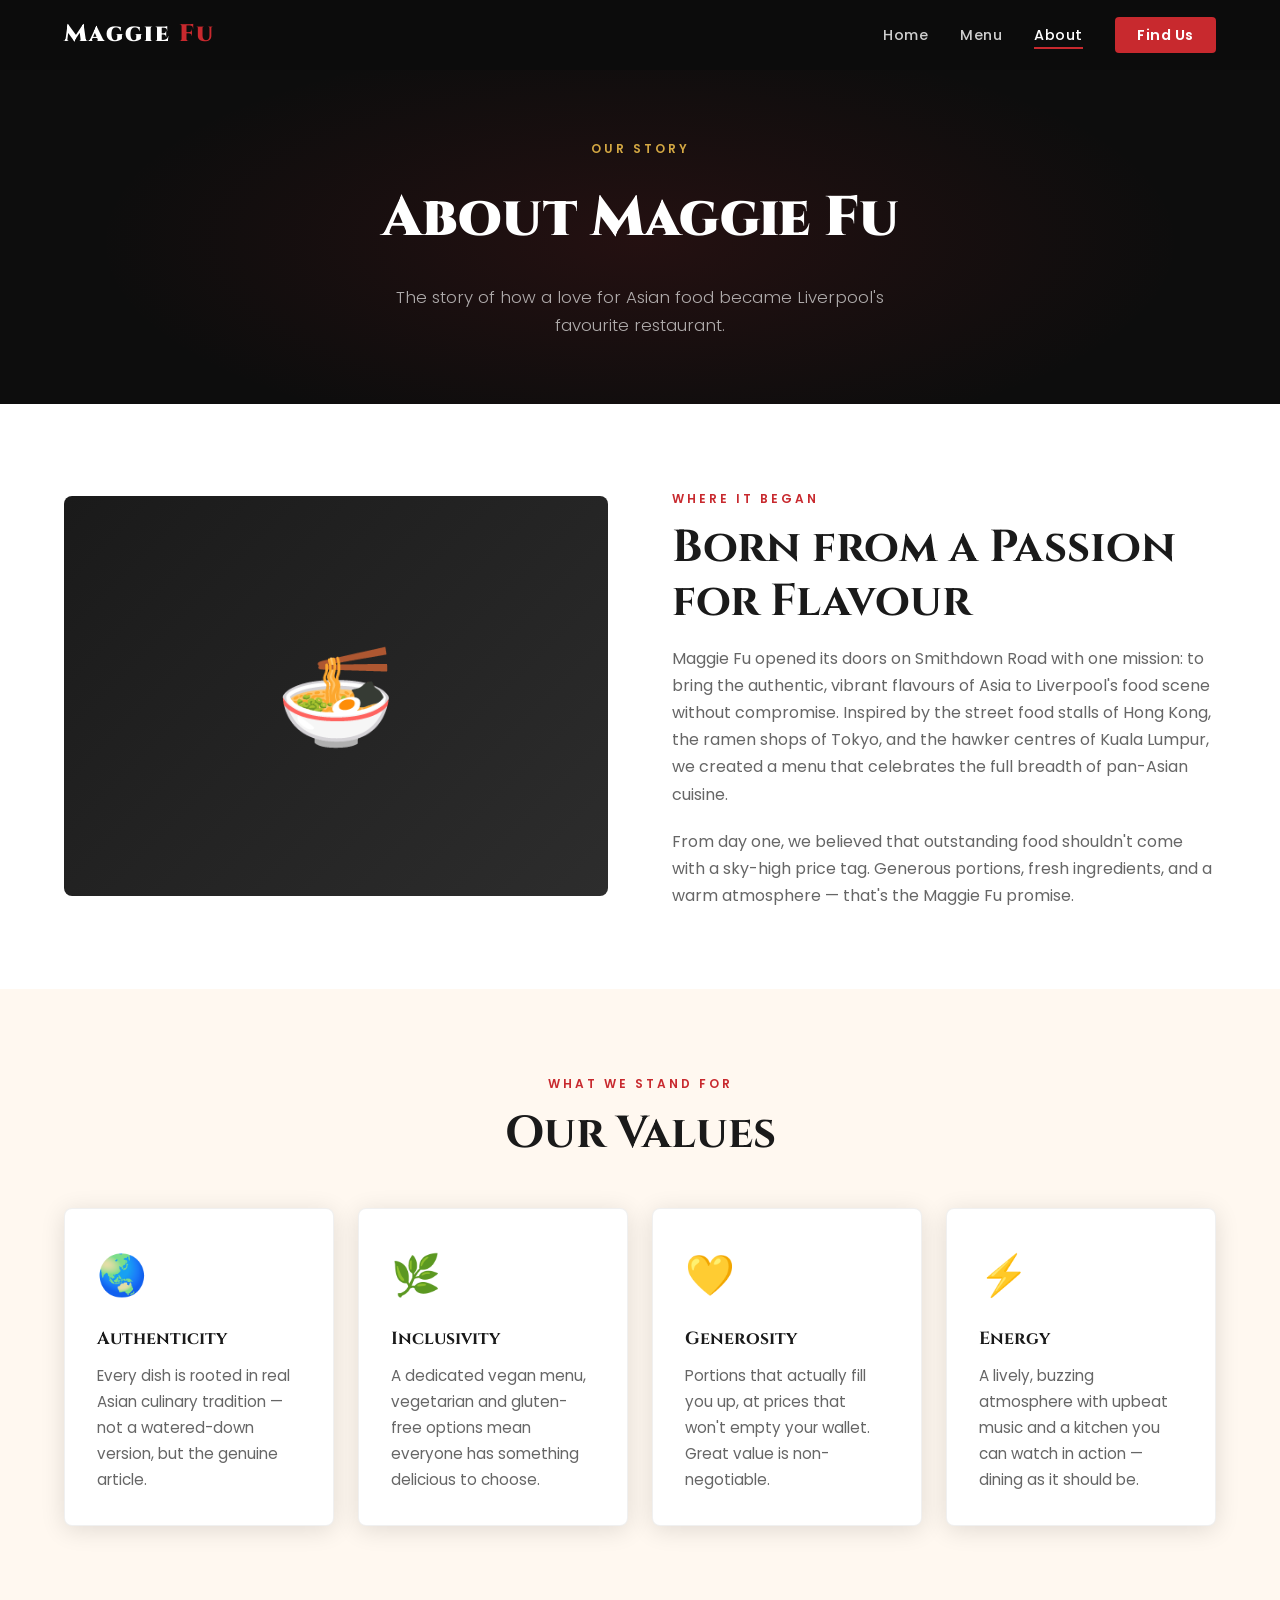
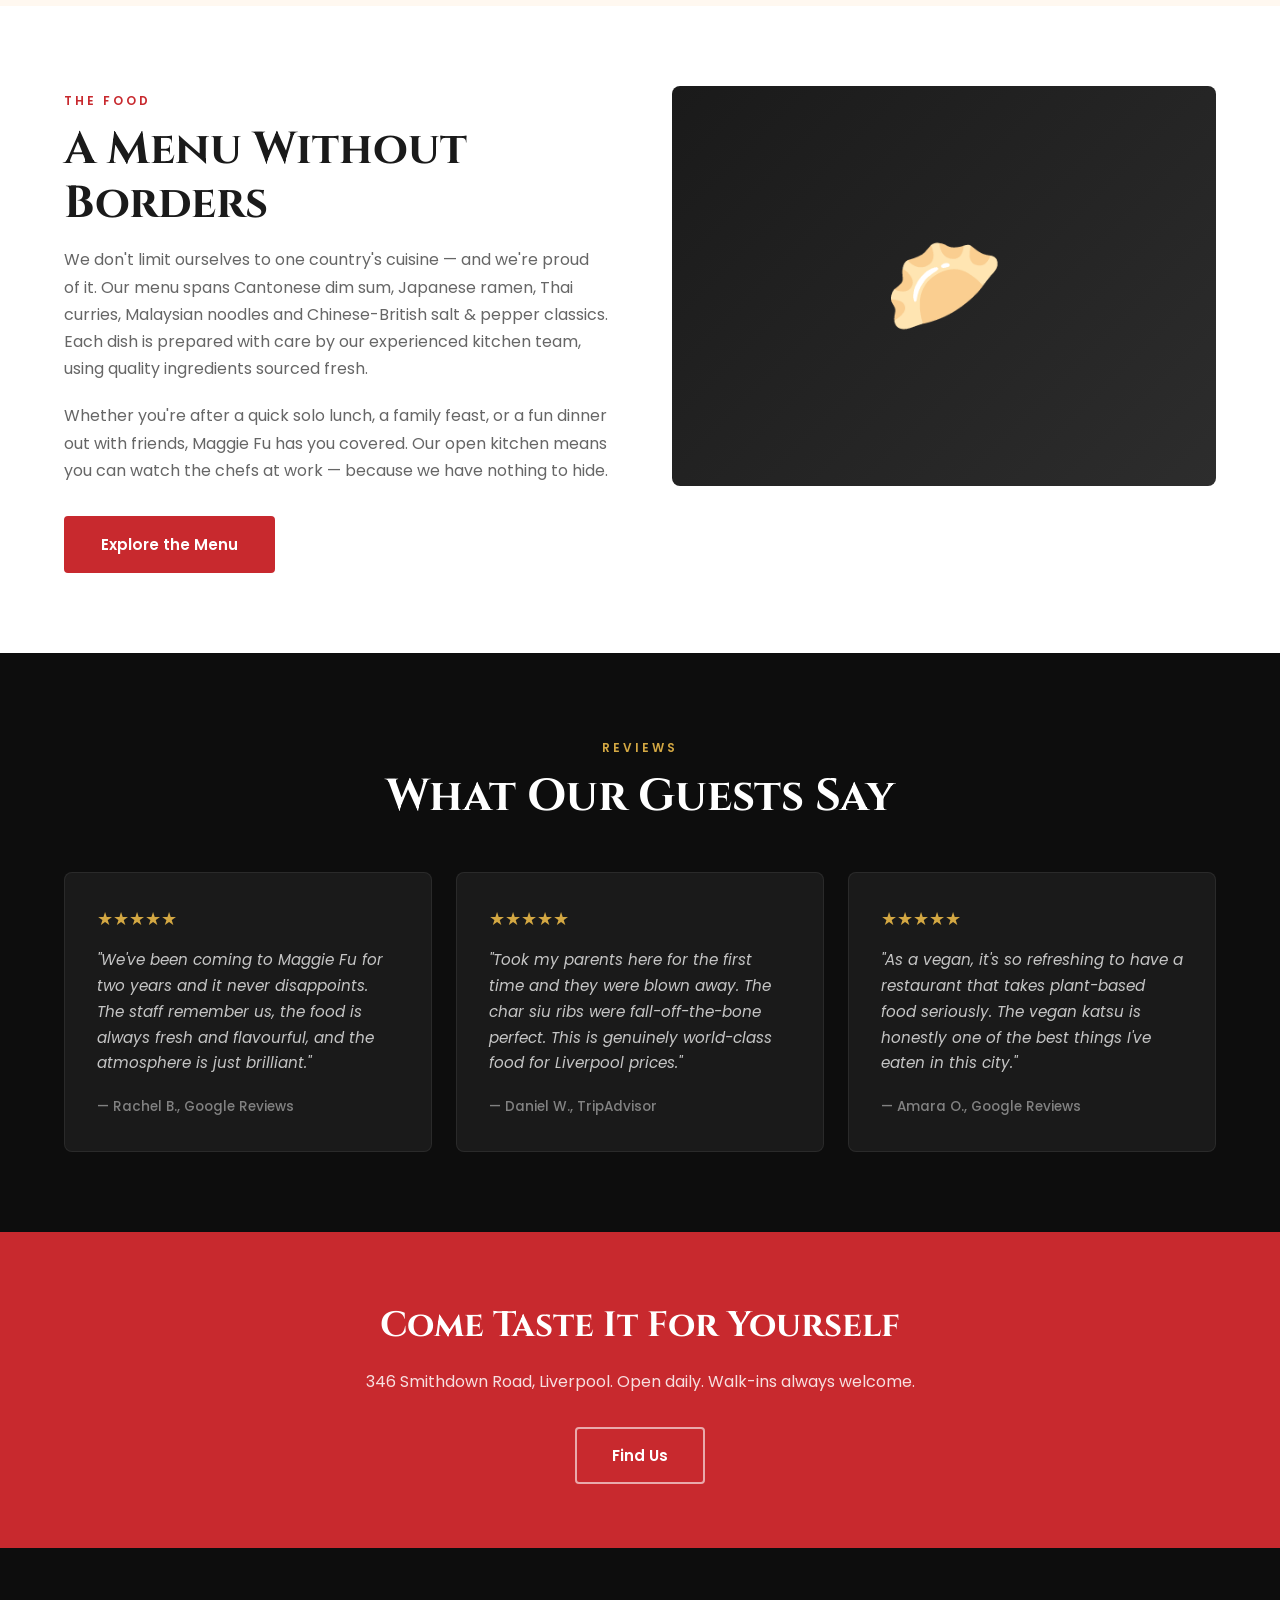
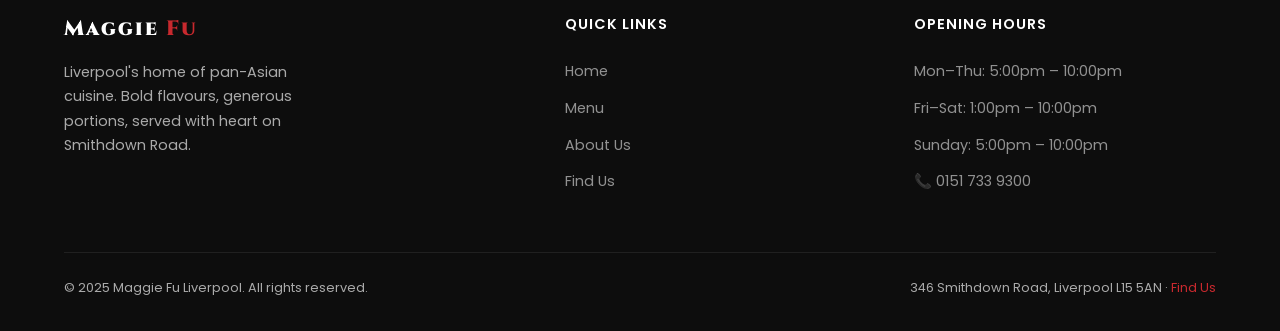
==== about.html @ 173c3dce "Maggie Fu Liverpool — pan-Asian restaurant prototype" ====
<!DOCTYPE html>
<html lang="en">
<head>
  <meta charset="UTF-8" />
  <meta name="viewport" content="width=device-width, initial-scale=1.0" />
  <title>About — Maggie Fu Liverpool</title>
  <link rel="stylesheet" href="style.css" />
</head>
<body>

<nav>
  <a href="index.html" class="nav-logo">Maggie <span>Fu</span></a>
  <ul class="nav-links">
    <li><a href="index.html">Home</a></li>
    <li><a href="menu.html">Menu</a></li>
    <li><a href="about.html">About</a></li>
    <li><a href="contact.html" class="btn-nav">Find Us</a></li>
  </ul>
  <div class="hamburger"><span></span><span></span><span></span></div>
</nav>

<div class="page-hero">
  <div class="page-hero-content">
    <span class="section-label" style="color:var(--gold);">Our Story</span>
    <h1>About Maggie Fu</h1>
    <p>The story of how a love for Asian food became Liverpool's favourite restaurant.</p>
  </div>
</div>

<section>
  <div class="grid-2">
    <div class="about-img">🍜</div>
    <div>
      <span class="section-label">Where It Began</span>
      <h2 class="section-title">Born from a Passion for Flavour</h2>
      <p style="color:var(--text-light); margin-bottom:1.25rem;">Maggie Fu opened its doors on Smithdown Road with one mission: to bring the authentic, vibrant flavours of Asia to Liverpool's food scene without compromise. Inspired by the street food stalls of Hong Kong, the ramen shops of Tokyo, and the hawker centres of Kuala Lumpur, we created a menu that celebrates the full breadth of pan-Asian cuisine.</p>
      <p style="color:var(--text-light);">From day one, we believed that outstanding food shouldn't come with a sky-high price tag. Generous portions, fresh ingredients, and a warm atmosphere — that's the Maggie Fu promise.</p>
    </div>
  </div>
</section>

<section style="background:var(--light);">
  <div class="section-header centered">
    <span class="section-label">What We Stand For</span>
    <h2 class="section-title">Our Values</h2>
  </div>
  <div class="grid-4">
    <div class="card">
      <div class="card-icon">🌏</div>
      <h3>Authenticity</h3>
      <p>Every dish is rooted in real Asian culinary tradition — not a watered-down version, but the genuine article.</p>
    </div>
    <div class="card">
      <div class="card-icon">🌿</div>
      <h3>Inclusivity</h3>
      <p>A dedicated vegan menu, vegetarian and gluten-free options mean everyone has something delicious to choose.</p>
    </div>
    <div class="card">
      <div class="card-icon">💛</div>
      <h3>Generosity</h3>
      <p>Portions that actually fill you up, at prices that won't empty your wallet. Great value is non-negotiable.</p>
    </div>
    <div class="card">
      <div class="card-icon">⚡</div>
      <h3>Energy</h3>
      <p>A lively, buzzing atmosphere with upbeat music and a kitchen you can watch in action — dining as it should be.</p>
    </div>
  </div>
</section>

<section>
  <div class="grid-2" style="align-items:start;">
    <div>
      <span class="section-label">The Food</span>
      <h2 class="section-title">A Menu Without Borders</h2>
      <p style="color:var(--text-light); margin-bottom:1.25rem;">We don't limit ourselves to one country's cuisine — and we're proud of it. Our menu spans Cantonese dim sum, Japanese ramen, Thai curries, Malaysian noodles and Chinese-British salt & pepper classics. Each dish is prepared with care by our experienced kitchen team, using quality ingredients sourced fresh.</p>
      <p style="color:var(--text-light); margin-bottom:2rem;">Whether you're after a quick solo lunch, a family feast, or a fun dinner out with friends, Maggie Fu has you covered. Our open kitchen means you can watch the chefs at work — because we have nothing to hide.</p>
      <a href="menu.html" class="btn-primary">Explore the Menu</a>
    </div>
    <div class="about-img">🥟</div>
  </div>
</section>

<div class="dark-strip">
  <div class="section-header centered">
    <span class="section-label" style="color:var(--gold);">Reviews</span>
    <h2 class="section-title">What Our Guests Say</h2>
  </div>
  <div class="grid-3">
    <div class="review-card">
      <div class="stars">★★★★★</div>
      <p>"We've been coming to Maggie Fu for two years and it never disappoints. The staff remember us, the food is always fresh and flavourful, and the atmosphere is just brilliant."</p>
      <span class="reviewer">— Rachel B., Google Reviews</span>
    </div>
    <div class="review-card">
      <div class="stars">★★★★★</div>
      <p>"Took my parents here for the first time and they were blown away. The char siu ribs were fall-off-the-bone perfect. This is genuinely world-class food for Liverpool prices."</p>
      <span class="reviewer">— Daniel W., TripAdvisor</span>
    </div>
    <div class="review-card">
      <div class="stars">★★★★★</div>
      <p>"As a vegan, it's so refreshing to have a restaurant that takes plant-based food seriously. The vegan katsu is honestly one of the best things I've eaten in this city."</p>
      <span class="reviewer">— Amara O., Google Reviews</span>
    </div>
  </div>
</div>

<div class="cta-banner">
  <h2>Come Taste It For Yourself</h2>
  <p>346 Smithdown Road, Liverpool. Open daily. Walk-ins always welcome.</p>
  <a href="contact.html" class="btn-outline">Find Us</a>
</div>

<footer>
  <div class="footer-grid">
    <div class="footer-brand">
      <div class="nav-logo" style="font-family:'Cinzel',serif; font-size:1.3rem; font-weight:900; color:white;">Maggie <span style="color:var(--accent)">Fu</span></div>
      <p>Liverpool's home of pan-Asian cuisine. Bold flavours, generous portions, served with heart on Smithdown Road.</p>
    </div>
    <div>
      <h4>Quick Links</h4>
      <ul>
        <li><a href="index.html">Home</a></li>
        <li><a href="menu.html">Menu</a></li>
        <li><a href="about.html">About Us</a></li>
        <li><a href="contact.html">Find Us</a></li>
      </ul>
    </div>
    <div>
      <h4>Opening Hours</h4>
      <ul>
        <li><a href="#">Mon–Thu: 5:00pm – 10:00pm</a></li>
        <li><a href="#">Fri–Sat: 1:00pm – 10:00pm</a></li>
        <li><a href="#">Sunday: 5:00pm – 10:00pm</a></li>
        <li><a href="#">📞 0151 733 9300</a></li>
      </ul>
    </div>
  </div>
  <div class="footer-bottom">
    <p>© 2025 Maggie Fu Liverpool. All rights reserved.</p>
    <p>346 Smithdown Road, Liverpool L15 5AN · <a href="contact.html">Find Us</a></p>
  </div>
</footer>

<script src="main.js"></script>
</body>
</html>
---- style.css ----
@import url('https://fonts.googleapis.com/css2?family=Cinzel:wght@400;700;900&family=Poppins:wght@300;400;500;600&display=swap');

:root {
  --primary: #0d0d0d;
  --accent: #C8292E;
  --gold: #D4A843;
  --light: #FFF8F0;
  --card-bg: #1a1a1a;
  --text: #1a1a1a;
  --text-light: #666;
  --white: #ffffff;
  --nav-h: 70px;
  --radius: 8px;
  --shadow: 0 4px 24px rgba(0,0,0,0.12);
  --transition: 0.3s ease;
}

*, *::before, *::after { box-sizing: border-box; margin: 0; padding: 0; }

html { scroll-behavior: smooth; }

body {
  font-family: 'Poppins', sans-serif;
  background: var(--white);
  color: var(--text);
  line-height: 1.7;
  font-size: 16px;
}

/* NAV */
nav {
  position: fixed; top: 0; left: 0; right: 0;
  height: var(--nav-h);
  background: rgba(13,13,13,0.97);
  backdrop-filter: blur(10px);
  display: flex; align-items: center; justify-content: space-between;
  padding: 0 5%;
  z-index: 1000;
  border-bottom: 1px solid transparent;
  transition: border-color var(--transition);
}
nav.scrolled { border-bottom-color: rgba(200,41,46,0.3); }

.nav-logo {
  font-family: 'Cinzel', serif;
  font-size: 1.5rem;
  font-weight: 900;
  color: var(--white);
  text-decoration: none;
  letter-spacing: 2px;
}
.nav-logo span { color: var(--accent); }

.nav-links {
  display: flex; align-items: center; gap: 2rem;
  list-style: none;
}
.nav-links a {
  color: rgba(255,255,255,0.8);
  text-decoration: none;
  font-size: 0.9rem;
  font-weight: 500;
  letter-spacing: 0.5px;
  position: relative;
  transition: color var(--transition);
}
.nav-links a::after {
  content: ''; position: absolute; bottom: -4px; left: 0;
  width: 0; height: 2px; background: var(--accent);
  transition: width var(--transition);
}
.nav-links a:hover, .nav-links a.active { color: var(--white); }
.nav-links a:hover::after, .nav-links a.active::after { width: 100%; }

.btn-nav {
  background: var(--accent);
  color: var(--white) !important;
  padding: 0.5rem 1.4rem;
  border-radius: 4px;
  font-weight: 600 !important;
  transition: background var(--transition), transform var(--transition) !important;
}
.btn-nav:hover { background: #a51e22 !important; transform: translateY(-1px); }
.btn-nav::after { display: none !important; }

.hamburger {
  display: none; flex-direction: column; gap: 5px; cursor: pointer; padding: 5px;
}
.hamburger span {
  display: block; width: 25px; height: 2px;
  background: var(--white);
  transition: all 0.3s;
}
.hamburger.open span:nth-child(1) { transform: translateY(7px) rotate(45deg); }
.hamburger.open span:nth-child(2) { opacity: 0; }
.hamburger.open span:nth-child(3) { transform: translateY(-7px) rotate(-45deg); }

/* HERO */
.hero {
  min-height: 100vh;
  background: var(--primary);
  display: flex; align-items: center; justify-content: center;
  text-align: center;
  padding: calc(var(--nav-h) + 4rem) 5% 4rem;
  position: relative;
  overflow: hidden;
}
.hero::before {
  content: '';
  position: absolute; inset: 0;
  background: radial-gradient(ellipse at 60% 40%, rgba(200,41,46,0.15) 0%, transparent 65%),
              radial-gradient(ellipse at 30% 70%, rgba(212,168,67,0.08) 0%, transparent 55%);
}
.hero-content { position: relative; z-index: 1; max-width: 800px; }
.hero-badge {
  display: inline-block;
  border: 1px solid var(--gold);
  color: var(--gold);
  font-size: 0.75rem;
  letter-spacing: 3px;
  text-transform: uppercase;
  padding: 0.4rem 1.2rem;
  border-radius: 50px;
  margin-bottom: 1.5rem;
}
.hero h1 {
  font-family: 'Cinzel', serif;
  font-size: clamp(3rem, 8vw, 6rem);
  font-weight: 900;
  color: var(--white);
  line-height: 1.05;
  margin-bottom: 1rem;
}
.hero h1 span { color: var(--accent); }
.hero p {
  color: rgba(255,255,255,0.7);
  font-size: 1.15rem;
  font-weight: 300;
  max-width: 520px;
  margin: 0 auto 2.5rem;
}
.hero-btns { display: flex; gap: 1rem; justify-content: center; flex-wrap: wrap; }

/* BUTTONS */
.btn-primary {
  display: inline-block;
  background: var(--accent);
  color: var(--white);
  padding: 0.85rem 2.2rem;
  border-radius: 4px;
  font-weight: 600;
  text-decoration: none;
  font-size: 0.95rem;
  transition: background var(--transition), transform var(--transition);
  border: 2px solid var(--accent);
}
.btn-primary:hover { background: #a51e22; border-color: #a51e22; transform: translateY(-2px); }

.btn-outline {
  display: inline-block;
  border: 2px solid rgba(255,255,255,0.4);
  color: var(--white);
  padding: 0.85rem 2.2rem;
  border-radius: 4px;
  font-weight: 600;
  text-decoration: none;
  font-size: 0.95rem;
  transition: all var(--transition);
}
.btn-outline:hover { border-color: var(--white); background: rgba(255,255,255,0.08); transform: translateY(-2px); }

.btn-dark {
  display: inline-block;
  background: var(--primary);
  color: var(--white);
  padding: 0.85rem 2.2rem;
  border-radius: 4px;
  font-weight: 600;
  text-decoration: none;
  font-size: 0.95rem;
  transition: background var(--transition), transform var(--transition);
}
.btn-dark:hover { background: #333; transform: translateY(-2px); }

/* SECTIONS */
section { padding: 5rem 5%; }

.section-label {
  display: inline-block;
  color: var(--accent);
  font-size: 0.75rem;
  letter-spacing: 3px;
  text-transform: uppercase;
  font-weight: 600;
  margin-bottom: 0.75rem;
}
.section-title {
  font-family: 'Cinzel', serif;
  font-size: clamp(1.8rem, 4vw, 2.8rem);
  font-weight: 700;
  line-height: 1.2;
  margin-bottom: 1rem;
}
.section-sub {
  color: var(--text-light);
  font-size: 1.05rem;
  max-width: 560px;
}
.section-header { margin-bottom: 3rem; }
.section-header.centered { text-align: center; }
.section-header.centered .section-sub { margin: 0 auto; }

/* GRID */
.grid-2 { display: grid; grid-template-columns: 1fr 1fr; gap: 4rem; align-items: center; }
.grid-3 { display: grid; grid-template-columns: repeat(3, 1fr); gap: 1.5rem; }
.grid-4 { display: grid; grid-template-columns: repeat(4, 1fr); gap: 1.5rem; }

/* CARDS */
.card {
  background: var(--white);
  border-radius: var(--radius);
  padding: 2rem;
  box-shadow: var(--shadow);
  border: 1px solid rgba(0,0,0,0.06);
  transition: transform var(--transition), box-shadow var(--transition);
  opacity: 0; transform: translateY(24px);
}
.card.visible { opacity: 1; transform: translateY(0); transition: opacity 0.5s ease, transform 0.5s ease; }
.card:hover { transform: translateY(-4px); box-shadow: 0 8px 40px rgba(0,0,0,0.14); }
.card-icon { font-size: 2.5rem; margin-bottom: 1rem; }
.card h3 {
  font-family: 'Cinzel', serif;
  font-size: 1.1rem;
  margin-bottom: 0.5rem;
  font-weight: 700;
}
.card p { color: var(--text-light); font-size: 0.95rem; }
.card .price {
  display: inline-block;
  margin-top: 1rem;
  color: var(--accent);
  font-weight: 700;
  font-size: 1.1rem;
}

/* DARK STRIP (REVIEWS) */
.dark-strip {
  background: var(--primary);
  color: var(--white);
  padding: 5rem 5%;
}
.dark-strip .section-title { color: var(--white); }
.review-card {
  background: var(--card-bg);
  border-radius: var(--radius);
  padding: 2rem;
  border: 1px solid rgba(255,255,255,0.07);
  opacity: 0; transform: translateY(24px);
}
.review-card.visible { opacity: 1; transform: translateY(0); transition: opacity 0.5s ease, transform 0.5s ease; }
.stars { color: var(--gold); font-size: 1.1rem; margin-bottom: 0.75rem; }
.review-card p { color: rgba(255,255,255,0.75); font-size: 0.95rem; font-style: italic; margin-bottom: 1rem; }
.reviewer { color: rgba(255,255,255,0.45); font-size: 0.85rem; font-weight: 500; }

/* CTA BANNER */
.cta-banner {
  background: var(--accent);
  text-align: center;
  padding: 4rem 5%;
}
.cta-banner h2 { font-family: 'Cinzel', serif; color: var(--white); font-size: clamp(1.5rem, 3vw, 2.2rem); margin-bottom: 0.75rem; }
.cta-banner p { color: rgba(255,255,255,0.85); margin-bottom: 2rem; }
.cta-banner .btn-outline { border-color: rgba(255,255,255,0.6); }

/* PAGE HERO (sub-pages) */
.page-hero {
  background: var(--primary);
  padding: calc(var(--nav-h) + 4rem) 5% 4rem;
  text-align: center;
  position: relative;
  overflow: hidden;
}
.page-hero::before {
  content: ''; position: absolute; inset: 0;
  background: radial-gradient(ellipse at 50% 60%, rgba(200,41,46,0.12) 0%, transparent 60%);
}
.page-hero-content { position: relative; z-index: 1; }
.page-hero h1 { font-family: 'Cinzel', serif; color: var(--white); font-size: clamp(2rem, 5vw, 3.5rem); font-weight: 900; margin-bottom: 1rem; }
.page-hero p { color: rgba(255,255,255,0.65); max-width: 520px; margin: 0 auto; font-size: 1.05rem; font-weight: 300; }

/* INFO STRIP */
.info-strip {
  background: var(--accent);
  display: flex; justify-content: center; flex-wrap: wrap; gap: 0;
}
.info-item {
  display: flex; align-items: center; gap: 0.6rem;
  padding: 1rem 2.5rem;
  color: var(--white);
  font-size: 0.9rem;
  font-weight: 500;
  border-right: 1px solid rgba(255,255,255,0.2);
}
.info-item:last-child { border-right: none; }
.info-item .icon { font-size: 1.1rem; }

/* ABOUT SECTION */
.about-img {
  border-radius: var(--radius);
  background: linear-gradient(135deg, #1a1a1a 0%, #2d2d2d 100%);
  min-height: 400px;
  display: flex; align-items: center; justify-content: center;
  font-size: 6rem;
}
.values-grid { display: grid; grid-template-columns: repeat(2, 1fr); gap: 1.5rem; margin-top: 2rem; }
.value-item { display: flex; gap: 1rem; align-items: flex-start; }
.value-icon { font-size: 1.5rem; flex-shrink: 0; }
.value-item h4 { font-size: 0.95rem; font-weight: 600; margin-bottom: 0.25rem; }
.value-item p { font-size: 0.85rem; color: var(--text-light); }

/* CONTACT */
.contact-grid { display: grid; grid-template-columns: 1fr 1.2fr; gap: 4rem; align-items: start; }
.contact-info h3 { font-family: 'Cinzel', serif; font-size: 1.4rem; margin-bottom: 1.5rem; }
.contact-detail { display: flex; gap: 1rem; margin-bottom: 1.25rem; align-items: flex-start; }
.contact-detail .icon { font-size: 1.2rem; color: var(--accent); flex-shrink: 0; margin-top: 2px; }
.contact-detail p { font-size: 0.95rem; color: var(--text-light); }
.contact-detail p strong { color: var(--text); display: block; margin-bottom: 0.15rem; }

.hours-table { width: 100%; border-collapse: collapse; margin-top: 1rem; }
.hours-table td { padding: 0.5rem 0; font-size: 0.9rem; border-bottom: 1px solid rgba(0,0,0,0.06); }
.hours-table td:last-child { text-align: right; color: var(--text-light); }
.hours-table tr.closed td { color: #bbb; }

.contact-form { background: var(--light); border-radius: var(--radius); padding: 2.5rem; }
.contact-form h3 { font-family: 'Cinzel', serif; font-size: 1.3rem; margin-bottom: 1.5rem; }
.form-group { margin-bottom: 1.25rem; }
.form-group label { display: block; font-size: 0.85rem; font-weight: 600; margin-bottom: 0.4rem; color: var(--text); }
.form-group input, .form-group select, .form-group textarea {
  width: 100%; padding: 0.75rem 1rem;
  border: 1px solid rgba(0,0,0,0.15); border-radius: 4px;
  font-family: 'Poppins', sans-serif; font-size: 0.9rem;
  background: var(--white); color: var(--text);
  transition: border-color var(--transition);
  outline: none;
}
.form-group input:focus, .form-group select:focus, .form-group textarea:focus {
  border-color: var(--accent);
}
.form-group textarea { resize: vertical; min-height: 130px; }
.form-group input[type="submit"] {
  background: var(--accent); color: var(--white);
  font-weight: 600; cursor: pointer; border: none;
  transition: background var(--transition);
}
.form-group input[type="submit"]:hover { background: #a51e22; }
.success-msg {
  display: none; background: #d4edda; color: #155724;
  border-radius: 4px; padding: 1rem 1.25rem;
  font-size: 0.9rem; margin-top: 1rem;
  border: 1px solid #c3e6cb;
}

/* MENU SECTION */
.menu-category { margin-bottom: 3.5rem; }
.menu-category h3 {
  font-family: 'Cinzel', serif;
  font-size: 1.3rem;
  font-weight: 700;
  margin-bottom: 1.5rem;
  padding-bottom: 0.75rem;
  border-bottom: 2px solid var(--accent);
  display: flex; align-items: center; gap: 0.6rem;
}
.menu-grid { display: grid; grid-template-columns: repeat(auto-fill, minmax(260px, 1fr)); gap: 1rem; }
.menu-item {
  display: flex; justify-content: space-between; align-items: center;
  padding: 0.85rem 1.2rem;
  background: var(--light);
  border-radius: 6px;
  border-left: 3px solid transparent;
  transition: border-color var(--transition), background var(--transition);
}
.menu-item:hover { border-left-color: var(--accent); background: #fff0ef; }
.menu-item-name { font-size: 0.9rem; font-weight: 500; }
.menu-item-price { font-size: 0.9rem; font-weight: 700; color: var(--accent); white-space: nowrap; margin-left: 1rem; }
.menu-item-note { font-size: 0.75rem; color: var(--text-light); display: block; margin-top: 2px; }

/* FOOTER */
footer {
  background: var(--primary);
  color: rgba(255,255,255,0.65);
  padding: 4rem 5% 2rem;
}
.footer-grid { display: grid; grid-template-columns: 1.5fr 1fr 1fr; gap: 3rem; margin-bottom: 3rem; }
.footer-brand p { font-size: 0.9rem; margin-top: 0.75rem; max-width: 260px; line-height: 1.7; }
footer h4 { color: var(--white); font-size: 0.9rem; font-weight: 600; text-transform: uppercase; letter-spacing: 1px; margin-bottom: 1.25rem; }
footer ul { list-style: none; }
footer ul li { margin-bottom: 0.6rem; }
footer ul li a { color: rgba(255,255,255,0.55); text-decoration: none; font-size: 0.9rem; transition: color var(--transition); }
footer ul li a:hover { color: var(--accent); }
.footer-bottom {
  border-top: 1px solid rgba(255,255,255,0.08);
  padding-top: 1.5rem;
  display: flex; justify-content: space-between; align-items: center; flex-wrap: wrap; gap: 1rem;
}
.footer-bottom p { font-size: 0.8rem; }
.footer-bottom a { color: var(--accent); text-decoration: none; }

/* FADE-IN ANIMATION */
.fade-in { opacity: 0; transform: translateY(24px); }
.fade-in.visible { opacity: 1; transform: translateY(0); transition: opacity 0.6s ease, transform 0.6s ease; }

/* RESPONSIVE */
@media (max-width: 900px) {
  .grid-2, .grid-4 { grid-template-columns: 1fr; }
  .grid-3 { grid-template-columns: repeat(2, 1fr); }
  .contact-grid { grid-template-columns: 1fr; }
  .footer-grid { grid-template-columns: 1fr 1fr; }
}

@media (max-width: 640px) {
  .nav-links { display: none; flex-direction: column; position: absolute; top: var(--nav-h); left: 0; right: 0; background: rgba(13,13,13,0.98); padding: 1.5rem 5%; gap: 1rem; }
  .nav-links.open { display: flex; }
  .hamburger { display: flex; }
  .grid-3 { grid-template-columns: 1fr; }
  .footer-grid { grid-template-columns: 1fr; }
  .info-item { width: 50%; border-right: none; border-bottom: 1px solid rgba(255,255,255,0.2); padding: 0.75rem 1.5rem; }
  .values-grid { grid-template-columns: 1fr; }
}
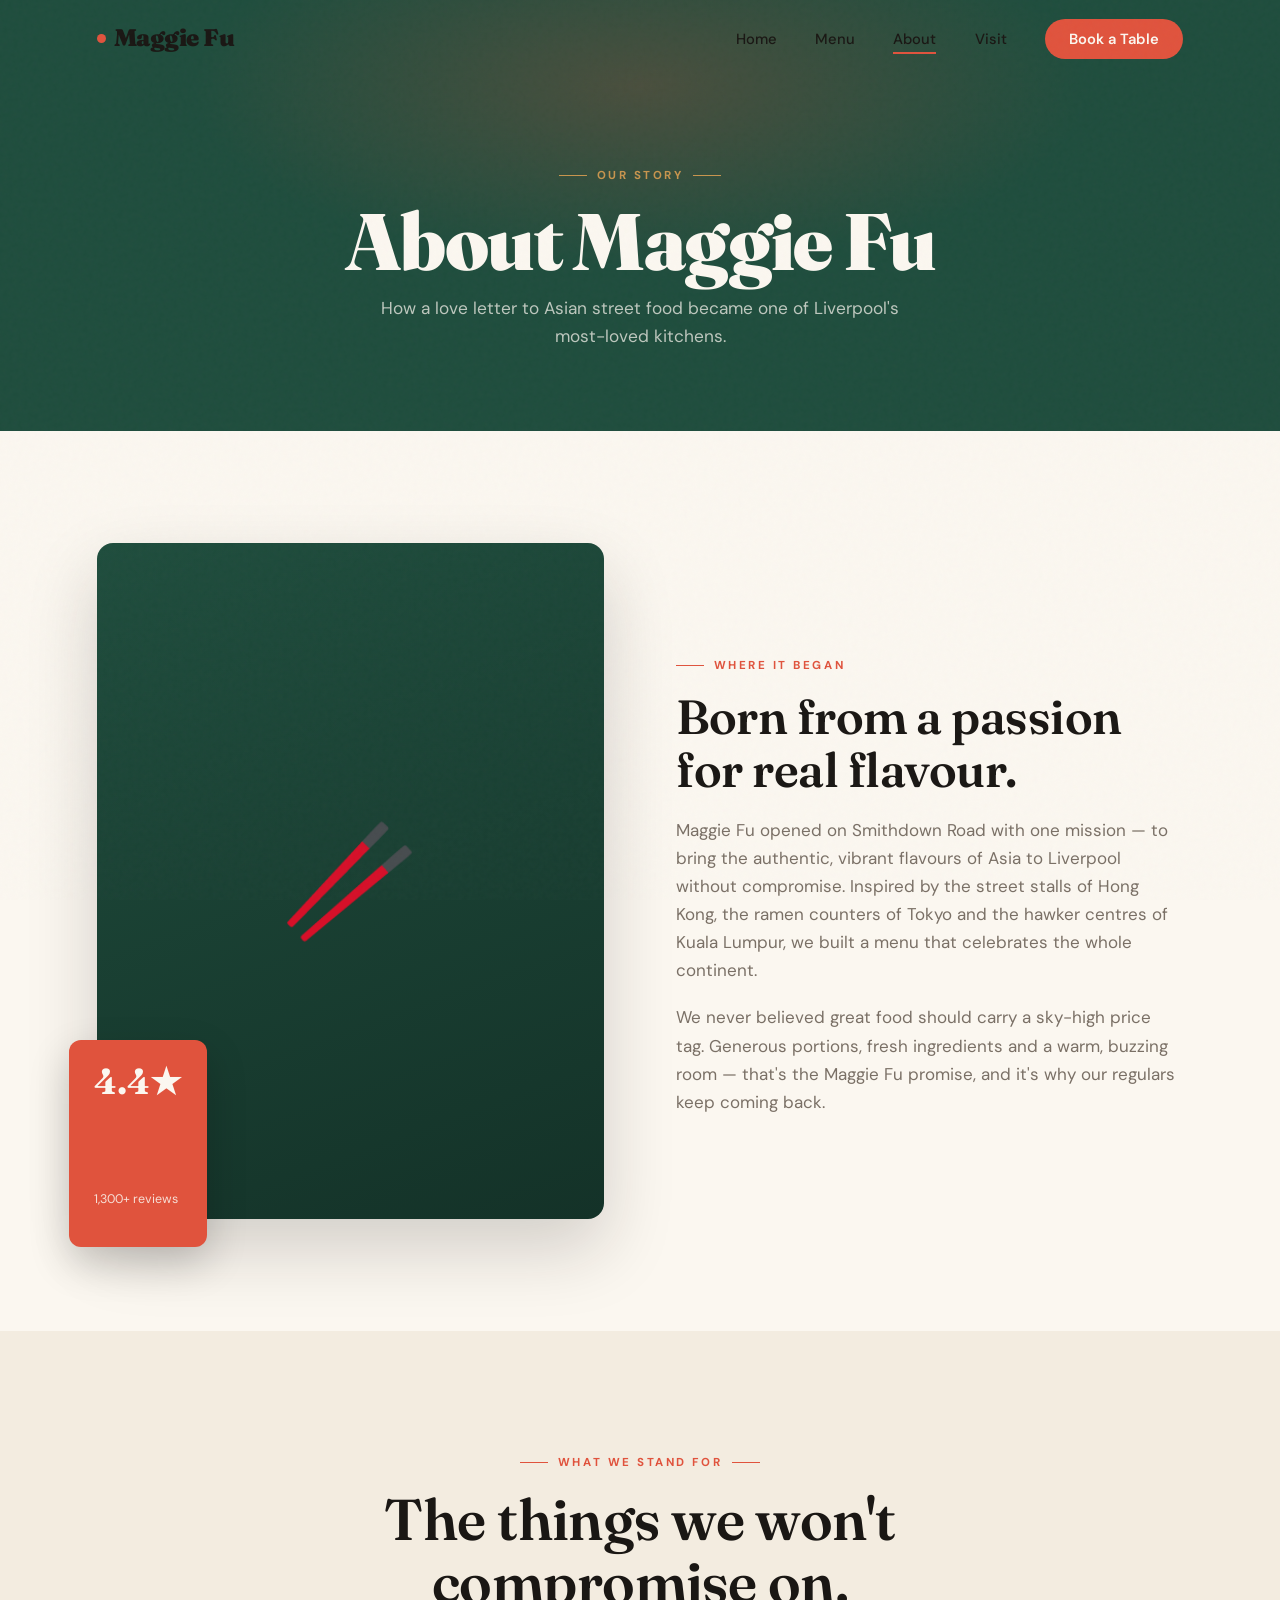
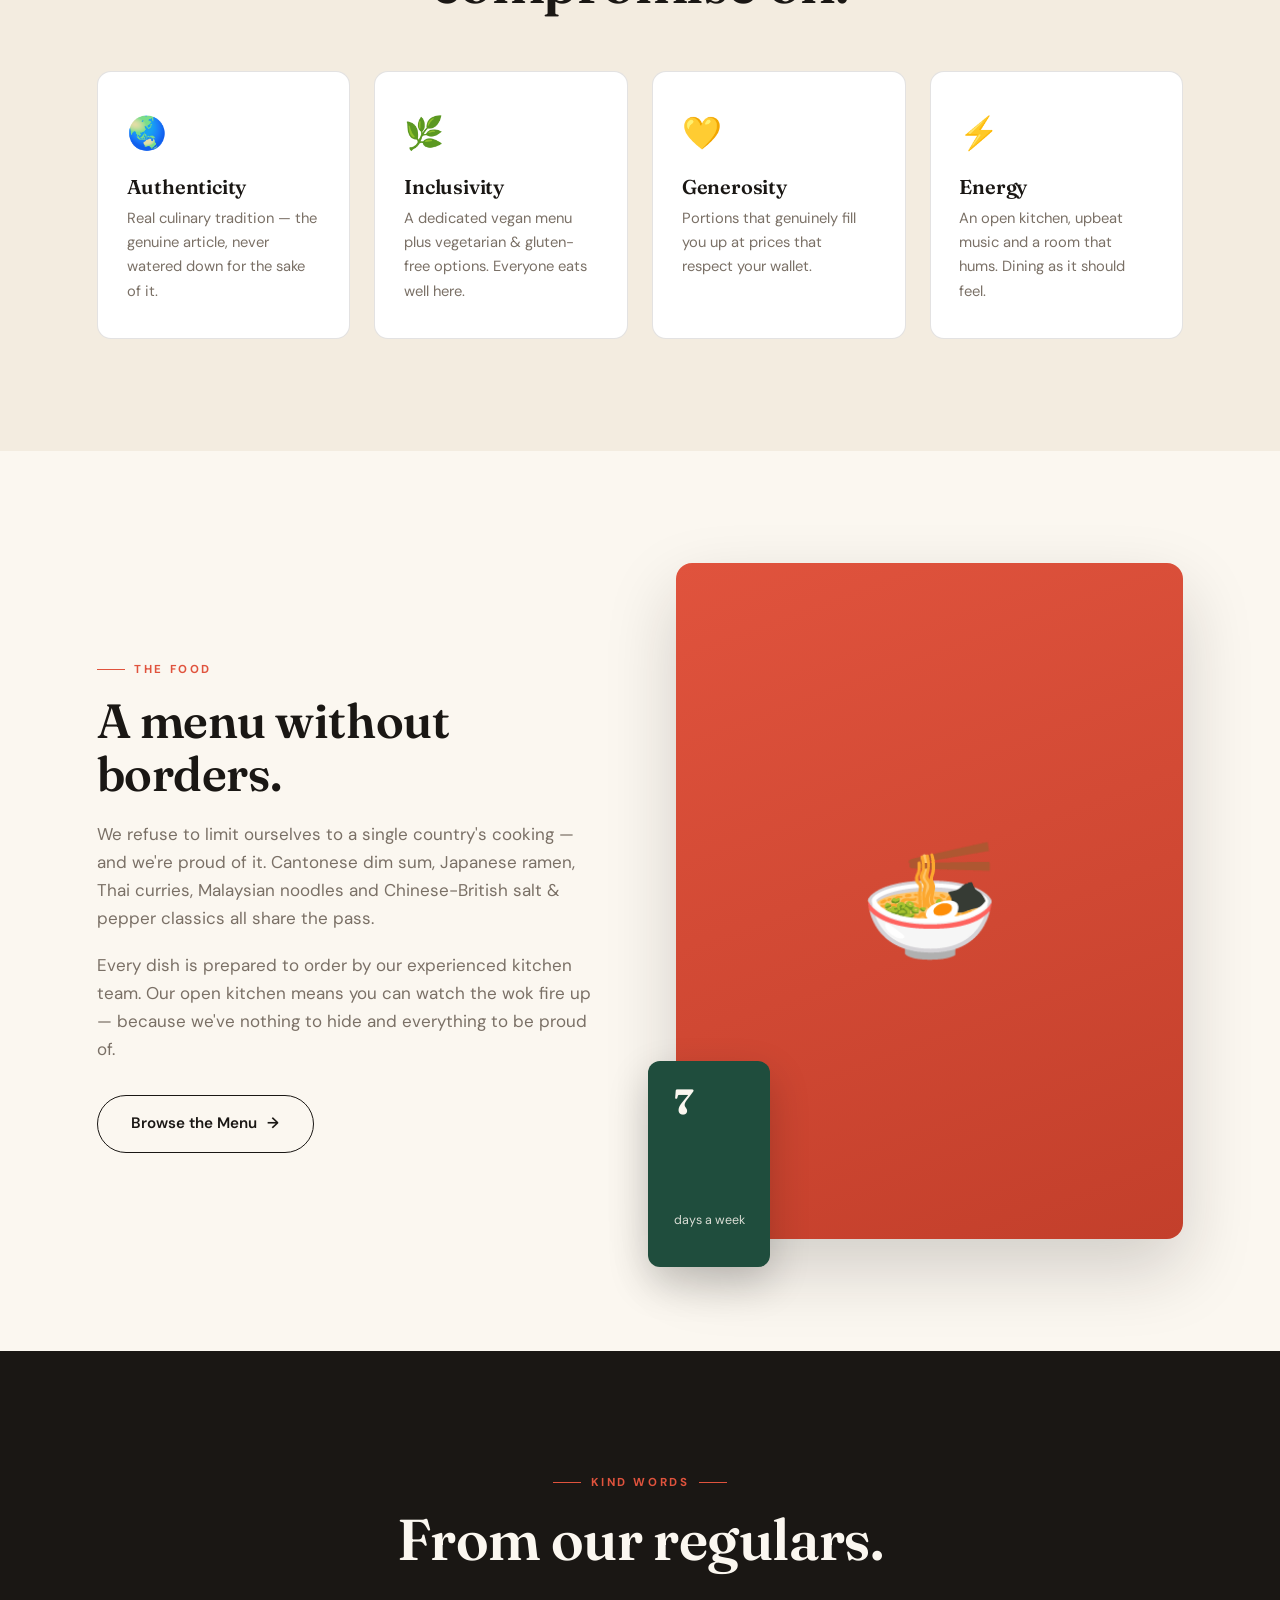
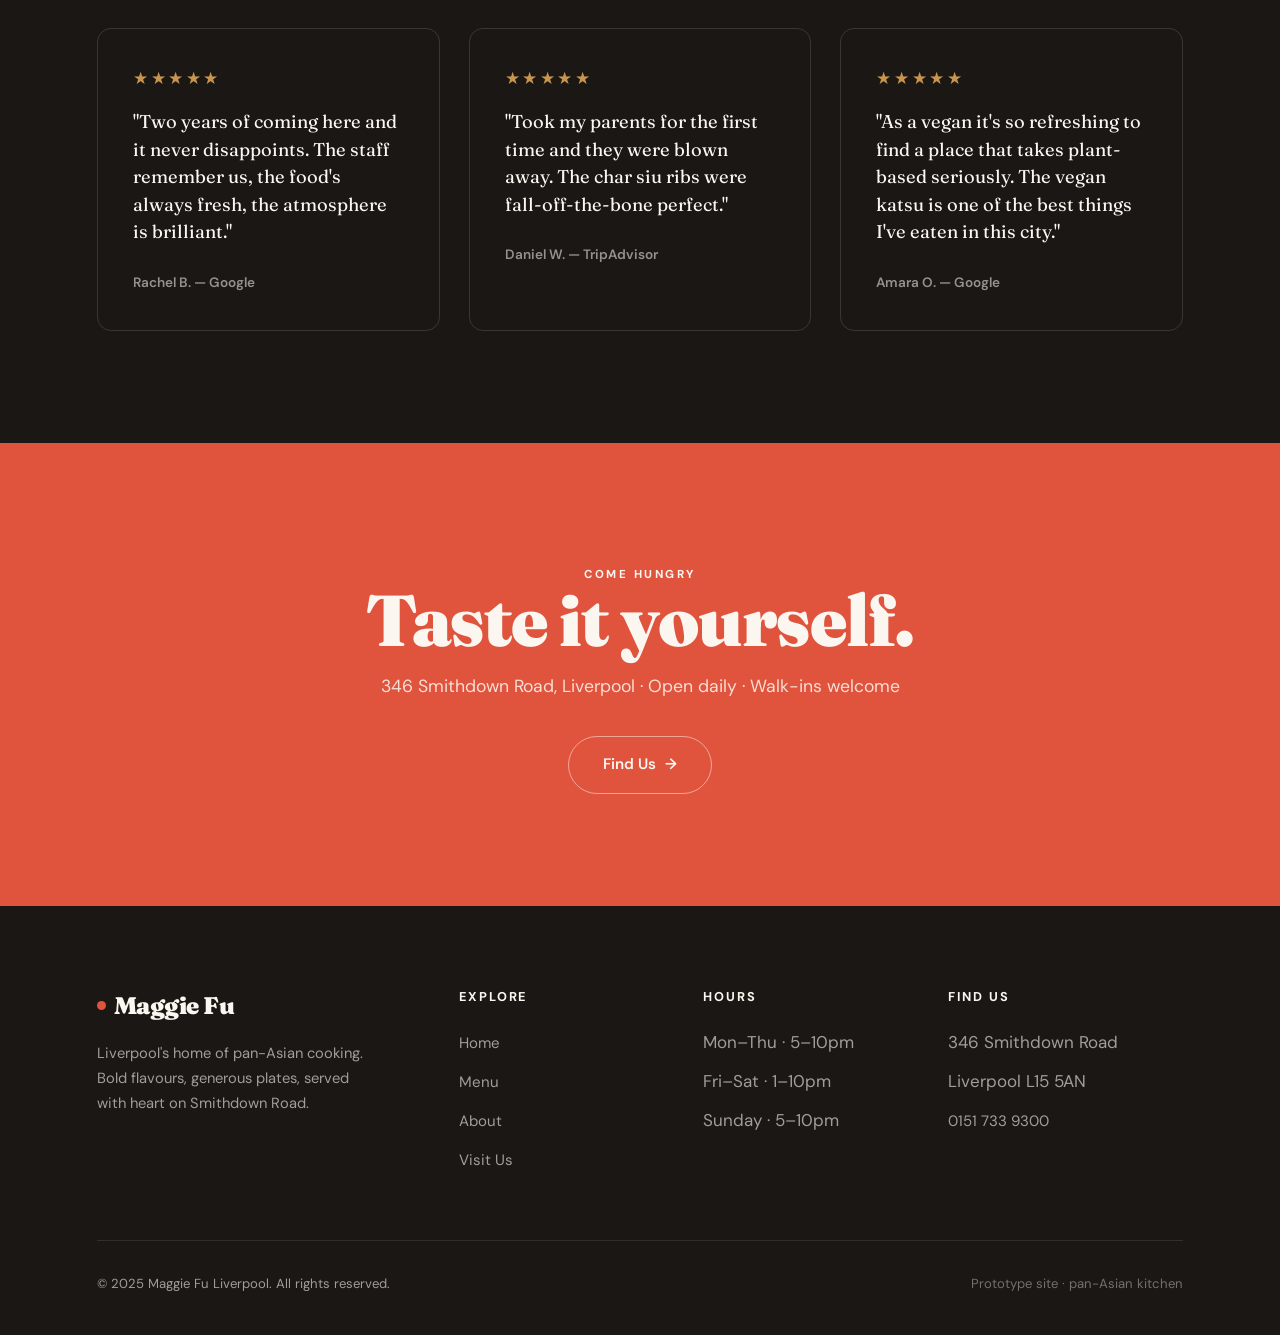
==== commit 3a1a9f7c: "Redesign: warm editorial fine-dining theme (ivory/jade/vermilion, Fraunces type)" ====
--- a/about.html
+++ b/about.html
@@ -3,142 +3,118 @@
 <head>
   <meta charset="UTF-8" />
   <meta name="viewport" content="width=device-width, initial-scale=1.0" />
-  <title>About — Maggie Fu Liverpool</title>
+  <title>About — Maggie Fu · Liverpool</title>
   <link rel="stylesheet" href="style.css" />
 </head>
 <body>
 
 <nav>
-  <a href="index.html" class="nav-logo">Maggie <span>Fu</span></a>
-  <ul class="nav-links">
-    <li><a href="index.html">Home</a></li>
-    <li><a href="menu.html">Menu</a></li>
-    <li><a href="about.html">About</a></li>
-    <li><a href="contact.html" class="btn-nav">Find Us</a></li>
-  </ul>
-  <div class="hamburger"><span></span><span></span><span></span></div>
+  <div class="wrap">
+    <a href="index.html" class="logo"><span class="dot"></span>Maggie Fu</a>
+    <ul class="nav-links">
+      <li><a href="index.html">Home</a></li>
+      <li><a href="menu.html">Menu</a></li>
+      <li><a href="about.html">About</a></li>
+      <li><a href="contact.html">Visit</a></li>
+      <li><a href="contact.html" class="btn-book">Book a Table</a></li>
+    </ul>
+    <div class="burger"><span></span><span></span><span></span></div>
+  </div>
 </nav>
 
-<div class="page-hero">
-  <div class="page-hero-content">
-    <span class="section-label" style="color:var(--gold);">Our Story</span>
-    <h1>About Maggie Fu</h1>
-    <p>The story of how a love for Asian food became Liverpool's favourite restaurant.</p>
+<header class="page-head">
+  <div class="wrap">
+    <span class="eyebrow center">Our Story</span>
+    <h1 class="display">About Maggie Fu</h1>
+    <p>How a love letter to Asian street food became one of Liverpool's most-loved kitchens.</p>
   </div>
-</div>
+</header>
 
 <section>
-  <div class="grid-2">
-    <div class="about-img">🍜</div>
-    <div>
-      <span class="section-label">Where It Began</span>
-      <h2 class="section-title">Born from a Passion for Flavour</h2>
-      <p style="color:var(--text-light); margin-bottom:1.25rem;">Maggie Fu opened its doors on Smithdown Road with one mission: to bring the authentic, vibrant flavours of Asia to Liverpool's food scene without compromise. Inspired by the street food stalls of Hong Kong, the ramen shops of Tokyo, and the hawker centres of Kuala Lumpur, we created a menu that celebrates the full breadth of pan-Asian cuisine.</p>
-      <p style="color:var(--text-light);">From day one, we believed that outstanding food shouldn't come with a sky-high price tag. Generous portions, fresh ingredients, and a warm atmosphere — that's the Maggie Fu promise.</p>
+  <div class="wrap">
+    <div class="split">
+      <div class="split-art fade">
+        🥢
+        <div class="stamp"><b>4.4★</b><span>1,300+ reviews</span></div>
+      </div>
+      <div class="fade">
+        <span class="eyebrow">Where It Began</span>
+        <h2 style="font-size:clamp(2rem,4.5vw,3rem); margin:1rem 0 1.2rem;">Born from a passion<br>for real flavour.</h2>
+        <p style="color:var(--muted); margin-bottom:1.2rem;">Maggie Fu opened on Smithdown Road with one mission — to bring the authentic, vibrant flavours of Asia to Liverpool without compromise. Inspired by the street stalls of Hong Kong, the ramen counters of Tokyo and the hawker centres of Kuala Lumpur, we built a menu that celebrates the whole continent.</p>
+        <p style="color:var(--muted);">We never believed great food should carry a sky-high price tag. Generous portions, fresh ingredients and a warm, buzzing room — that's the Maggie Fu promise, and it's why our regulars keep coming back.</p>
+      </div>
     </div>
   </div>
 </section>
 
-<section style="background:var(--light);">
-  <div class="section-header centered">
-    <span class="section-label">What We Stand For</span>
-    <h2 class="section-title">Our Values</h2>
-  </div>
-  <div class="grid-4">
-    <div class="card">
-      <div class="card-icon">🌏</div>
-      <h3>Authenticity</h3>
-      <p>Every dish is rooted in real Asian culinary tradition — not a watered-down version, but the genuine article.</p>
+<section style="background:var(--cream);">
+  <div class="wrap">
+    <div class="sec-head center fade">
+      <span class="eyebrow center">What We Stand For</span>
+      <h2>The things we won't<br>compromise on.</h2>
     </div>
-    <div class="card">
-      <div class="card-icon">🌿</div>
-      <h3>Inclusivity</h3>
-      <p>A dedicated vegan menu, vegetarian and gluten-free options mean everyone has something delicious to choose.</p>
-    </div>
-    <div class="card">
-      <div class="card-icon">💛</div>
-      <h3>Generosity</h3>
-      <p>Portions that actually fill you up, at prices that won't empty your wallet. Great value is non-negotiable.</p>
-    </div>
-    <div class="card">
-      <div class="card-icon">⚡</div>
-      <h3>Energy</h3>
-      <p>A lively, buzzing atmosphere with upbeat music and a kitchen you can watch in action — dining as it should be.</p>
+    <div class="val-grid">
+      <div class="val"><div class="vi">🌏</div><h3>Authenticity</h3><p>Real culinary tradition — the genuine article, never watered down for the sake of it.</p></div>
+      <div class="val"><div class="vi">🌿</div><h3>Inclusivity</h3><p>A dedicated vegan menu plus vegetarian &amp; gluten-free options. Everyone eats well here.</p></div>
+      <div class="val"><div class="vi">💛</div><h3>Generosity</h3><p>Portions that genuinely fill you up at prices that respect your wallet.</p></div>
+      <div class="val"><div class="vi">⚡</div><h3>Energy</h3><p>An open kitchen, upbeat music and a room that hums. Dining as it should feel.</p></div>
     </div>
   </div>
 </section>
 
 <section>
-  <div class="grid-2" style="align-items:start;">
-    <div>
-      <span class="section-label">The Food</span>
-      <h2 class="section-title">A Menu Without Borders</h2>
-      <p style="color:var(--text-light); margin-bottom:1.25rem;">We don't limit ourselves to one country's cuisine — and we're proud of it. Our menu spans Cantonese dim sum, Japanese ramen, Thai curries, Malaysian noodles and Chinese-British salt & pepper classics. Each dish is prepared with care by our experienced kitchen team, using quality ingredients sourced fresh.</p>
-      <p style="color:var(--text-light); margin-bottom:2rem;">Whether you're after a quick solo lunch, a family feast, or a fun dinner out with friends, Maggie Fu has you covered. Our open kitchen means you can watch the chefs at work — because we have nothing to hide.</p>
-      <a href="menu.html" class="btn-primary">Explore the Menu</a>
+  <div class="wrap">
+    <div class="split">
+      <div class="fade">
+        <span class="eyebrow">The Food</span>
+        <h2 style="font-size:clamp(2rem,4.5vw,3rem); margin:1rem 0 1.2rem;">A menu without<br>borders.</h2>
+        <p style="color:var(--muted); margin-bottom:1.2rem;">We refuse to limit ourselves to a single country's cooking — and we're proud of it. Cantonese dim sum, Japanese ramen, Thai curries, Malaysian noodles and Chinese-British salt &amp; pepper classics all share the pass.</p>
+        <p style="color:var(--muted); margin-bottom:2rem;">Every dish is prepared to order by our experienced kitchen team. Our open kitchen means you can watch the wok fire up — because we've nothing to hide and everything to be proud of.</p>
+        <a href="menu.html" class="btn btn-line">Browse the Menu <span class="arrow">→</span></a>
+      </div>
+      <div class="split-art fade" style="background:linear-gradient(160deg,var(--verm),var(--verm-deep));">
+        🍜
+        <div class="stamp" style="background:var(--jade);"><b>7</b><span>days a week</span></div>
+      </div>
     </div>
-    <div class="about-img">🥟</div>
   </div>
 </section>
 
-<div class="dark-strip">
-  <div class="section-header centered">
-    <span class="section-label" style="color:var(--gold);">Reviews</span>
-    <h2 class="section-title">What Our Guests Say</h2>
-  </div>
-  <div class="grid-3">
-    <div class="review-card">
-      <div class="stars">★★★★★</div>
-      <p>"We've been coming to Maggie Fu for two years and it never disappoints. The staff remember us, the food is always fresh and flavourful, and the atmosphere is just brilliant."</p>
-      <span class="reviewer">— Rachel B., Google Reviews</span>
+<section class="dark">
+  <div class="wrap">
+    <div class="sec-head center fade">
+      <span class="eyebrow center">Kind Words</span>
+      <h2>From our regulars.</h2>
     </div>
-    <div class="review-card">
-      <div class="stars">★★★★★</div>
-      <p>"Took my parents here for the first time and they were blown away. The char siu ribs were fall-off-the-bone perfect. This is genuinely world-class food for Liverpool prices."</p>
-      <span class="reviewer">— Daniel W., TripAdvisor</span>
-    </div>
-    <div class="review-card">
-      <div class="stars">★★★★★</div>
-      <p>"As a vegan, it's so refreshing to have a restaurant that takes plant-based food seriously. The vegan katsu is honestly one of the best things I've eaten in this city."</p>
-      <span class="reviewer">— Amara O., Google Reviews</span>
+    <div class="rev-grid">
+      <div class="rev"><div class="stars">★★★★★</div><p class="quote">"Two years of coming here and it never disappoints. The staff remember us, the food's always fresh, the atmosphere is brilliant."</p><span class="who">Rachel B. — Google</span></div>
+      <div class="rev"><div class="stars">★★★★★</div><p class="quote">"Took my parents for the first time and they were blown away. The char siu ribs were fall-off-the-bone perfect."</p><span class="who">Daniel W. — TripAdvisor</span></div>
+      <div class="rev"><div class="stars">★★★★★</div><p class="quote">"As a vegan it's so refreshing to find a place that takes plant-based seriously. The vegan katsu is one of the best things I've eaten in this city."</p><span class="who">Amara O. — Google</span></div>
     </div>
   </div>
-</div>
+</section>
 
-<div class="cta-banner">
-  <h2>Come Taste It For Yourself</h2>
-  <p>346 Smithdown Road, Liverpool. Open daily. Walk-ins always welcome.</p>
-  <a href="contact.html" class="btn-outline">Find Us</a>
-</div>
+<section class="cta-block">
+  <div class="wrap fade">
+    <span class="eyebrow center" style="color:var(--ivory);">Come Hungry</span>
+    <h2 class="display">Taste it yourself.</h2>
+    <p>346 Smithdown Road, Liverpool · Open daily · Walk-ins welcome</p>
+    <a href="contact.html" class="btn btn-line-light">Find Us <span class="arrow">→</span></a>
+  </div>
+</section>
 
 <footer>
-  <div class="footer-grid">
-    <div class="footer-brand">
-      <div class="nav-logo" style="font-family:'Cinzel',serif; font-size:1.3rem; font-weight:900; color:white;">Maggie <span style="color:var(--accent)">Fu</span></div>
-      <p>Liverpool's home of pan-Asian cuisine. Bold flavours, generous portions, served with heart on Smithdown Road.</p>
+  <div class="wrap">
+    <div class="foot-grid">
+      <div class="foot-brand">
+        <a href="index.html" class="logo"><span class="dot"></span>Maggie Fu</a>
+        <p>Liverpool's home of pan-Asian cooking. Bold flavours, generous plates, served with heart on Smithdown Road.</p>
+      </div>
+      <div><h4>Explore</h4><ul><li><a href="index.html">Home</a></li><li><a href="menu.html">Menu</a></li><li><a href="about.html">About</a></li><li><a href="contact.html">Visit Us</a></li></ul></div>
+      <div><h4>Hours</h4><ul><li>Mon–Thu · 5–10pm</li><li>Fri–Sat · 1–10pm</li><li>Sunday · 5–10pm</li></ul></div>
+      <div><h4>Find Us</h4><ul><li>346 Smithdown Road</li><li>Liverpool L15 5AN</li><li><a href="tel:+441517339300">0151 733 9300</a></li></ul></div>
     </div>
-    <div>
-      <h4>Quick Links</h4>
-      <ul>
-        <li><a href="index.html">Home</a></li>
-        <li><a href="menu.html">Menu</a></li>
-        <li><a href="about.html">About Us</a></li>
-        <li><a href="contact.html">Find Us</a></li>
-      </ul>
-    </div>
-    <div>
-      <h4>Opening Hours</h4>
-      <ul>
-        <li><a href="#">Mon–Thu: 5:00pm – 10:00pm</a></li>
-        <li><a href="#">Fri–Sat: 1:00pm – 10:00pm</a></li>
-        <li><a href="#">Sunday: 5:00pm – 10:00pm</a></li>
-        <li><a href="#">📞 0151 733 9300</a></li>
-      </ul>
-    </div>
-  </div>
-  <div class="footer-bottom">
-    <p>© 2025 Maggie Fu Liverpool. All rights reserved.</p>
-    <p>346 Smithdown Road, Liverpool L15 5AN · <a href="contact.html">Find Us</a></p>
+    <div class="foot-bottom"><p>© 2025 Maggie Fu Liverpool. All rights reserved.</p><p class="made">Prototype site · pan-Asian kitchen</p></div>
   </div>
 </footer>
 
--- a/style.css
+++ b/style.css
@@ -1,429 +1,292 @@
-@import url('https://fonts.googleapis.com/css2?family=Cinzel:wght@400;700;900&family=Poppins:wght@300;400;500;600&display=swap');
+@import url('https://fonts.googleapis.com/css2?family=Fraunces:ital,opsz,wght@0,9..144,400;0,9..144,500;0,9..144,600;0,9..144,900;1,9..144,400&family=DM+Sans:wght@400;500;600;700&display=swap');
 
 :root {
-  --primary: #0d0d0d;
-  --accent: #C8292E;
-  --gold: #D4A843;
-  --light: #FFF8F0;
-  --card-bg: #1a1a1a;
-  --text: #1a1a1a;
-  --text-light: #666;
+  --ink: #1a1714;
+  --ivory: #fbf7f0;
+  --cream: #f3ece0;
+  --verm: #e0533d;       /* vermilion */
+  --verm-deep: #c33f2b;
+  --jade: #1f4d3d;       /* deep pine/jade */
+  --ochre: #c8954e;      /* warm gold */
+  --muted: #7a7066;
+  --line: rgba(26,23,20,0.12);
   --white: #ffffff;
-  --nav-h: 70px;
-  --radius: 8px;
-  --shadow: 0 4px 24px rgba(0,0,0,0.12);
-  --transition: 0.3s ease;
+  --nav-h: 76px;
+  --maxw: 1240px;
+  --ease: cubic-bezier(0.22, 1, 0.36, 1);
 }
 
 *, *::before, *::after { box-sizing: border-box; margin: 0; padding: 0; }
-
-html { scroll-behavior: smooth; }
+html { scroll-behavior: smooth; -webkit-font-smoothing: antialiased; }
 
 body {
-  font-family: 'Poppins', sans-serif;
-  background: var(--white);
-  color: var(--text);
-  line-height: 1.7;
-  font-size: 16px;
-}
-
-/* NAV */
+  font-family: 'DM Sans', sans-serif;
+  background: var(--ivory);
+  color: var(--ink);
+  line-height: 1.65;
+  font-size: 17px;
+  overflow-x: hidden;
+}
+
+/* Subtle paper grain overlay */
+body::before {
+  content: '';
+  position: fixed; inset: 0; z-index: 9999; pointer-events: none;
+  opacity: 0.025;
+  background-image: url("data:image/svg+xml,%3Csvg viewBox='0 0 200 200' xmlns='http://www.w3.org/2000/svg'%3E%3Cfilter id='n'%3E%3CfeTurbulence type='fractalNoise' baseFrequency='0.9' numOctaves='4'/%3E%3C/filter%3E%3Crect width='100%25' height='100%25' filter='url(%23n)'/%3E%3C/svg%3E");
+}
+
+.wrap { max-width: var(--maxw); margin: 0 auto; padding: 0 6%; }
+
+/* ---------- TYPE ---------- */
+.display {
+  font-family: 'Fraunces', serif;
+  font-weight: 900;
+  line-height: 1.0;
+  letter-spacing: -0.02em;
+}
+.serif { font-family: 'Fraunces', serif; }
+.italic { font-style: italic; font-weight: 400; }
+
+h1, h2, h3 { font-family: 'Fraunces', serif; font-weight: 600; letter-spacing: -0.01em; line-height: 1.1; }
+
+.eyebrow {
+  font-family: 'DM Sans', sans-serif;
+  font-size: 0.72rem;
+  font-weight: 700;
+  letter-spacing: 0.22em;
+  text-transform: uppercase;
+  color: var(--verm);
+  display: inline-flex; align-items: center; gap: 0.6rem;
+}
+.eyebrow::before { content: ''; width: 28px; height: 1px; background: var(--verm); display: inline-block; }
+.eyebrow.center::after { content: ''; width: 28px; height: 1px; background: var(--verm); display: inline-block; }
+
+/* ---------- NAV ---------- */
 nav {
-  position: fixed; top: 0; left: 0; right: 0;
-  height: var(--nav-h);
-  background: rgba(13,13,13,0.97);
-  backdrop-filter: blur(10px);
-  display: flex; align-items: center; justify-content: space-between;
-  padding: 0 5%;
+  position: fixed; top: 0; left: 0; right: 0; height: var(--nav-h);
+  display: flex; align-items: center;
   z-index: 1000;
-  border-bottom: 1px solid transparent;
-  transition: border-color var(--transition);
-}
-nav.scrolled { border-bottom-color: rgba(200,41,46,0.3); }
-
-.nav-logo {
-  font-family: 'Cinzel', serif;
-  font-size: 1.5rem;
-  font-weight: 900;
-  color: var(--white);
-  text-decoration: none;
-  letter-spacing: 2px;
-}
-.nav-logo span { color: var(--accent); }
-
-.nav-links {
-  display: flex; align-items: center; gap: 2rem;
-  list-style: none;
-}
-.nav-links a {
-  color: rgba(255,255,255,0.8);
-  text-decoration: none;
-  font-size: 0.9rem;
-  font-weight: 500;
-  letter-spacing: 0.5px;
-  position: relative;
-  transition: color var(--transition);
-}
-.nav-links a::after {
-  content: ''; position: absolute; bottom: -4px; left: 0;
-  width: 0; height: 2px; background: var(--accent);
-  transition: width var(--transition);
-}
-.nav-links a:hover, .nav-links a.active { color: var(--white); }
-.nav-links a:hover::after, .nav-links a.active::after { width: 100%; }
-
-.btn-nav {
-  background: var(--accent);
-  color: var(--white) !important;
-  padding: 0.5rem 1.4rem;
-  border-radius: 4px;
-  font-weight: 600 !important;
-  transition: background var(--transition), transform var(--transition) !important;
-}
-.btn-nav:hover { background: #a51e22 !important; transform: translateY(-1px); }
-.btn-nav::after { display: none !important; }
-
-.hamburger {
-  display: none; flex-direction: column; gap: 5px; cursor: pointer; padding: 5px;
-}
-.hamburger span {
-  display: block; width: 25px; height: 2px;
-  background: var(--white);
-  transition: all 0.3s;
-}
-.hamburger.open span:nth-child(1) { transform: translateY(7px) rotate(45deg); }
-.hamburger.open span:nth-child(2) { opacity: 0; }
-.hamburger.open span:nth-child(3) { transform: translateY(-7px) rotate(-45deg); }
-
-/* HERO */
-.hero {
-  min-height: 100vh;
-  background: var(--primary);
-  display: flex; align-items: center; justify-content: center;
-  text-align: center;
-  padding: calc(var(--nav-h) + 4rem) 5% 4rem;
-  position: relative;
-  overflow: hidden;
-}
-.hero::before {
-  content: '';
-  position: absolute; inset: 0;
-  background: radial-gradient(ellipse at 60% 40%, rgba(200,41,46,0.15) 0%, transparent 65%),
-              radial-gradient(ellipse at 30% 70%, rgba(212,168,67,0.08) 0%, transparent 55%);
-}
-.hero-content { position: relative; z-index: 1; max-width: 800px; }
-.hero-badge {
-  display: inline-block;
-  border: 1px solid var(--gold);
-  color: var(--gold);
-  font-size: 0.75rem;
-  letter-spacing: 3px;
-  text-transform: uppercase;
-  padding: 0.4rem 1.2rem;
-  border-radius: 50px;
-  margin-bottom: 1.5rem;
-}
-.hero h1 {
-  font-family: 'Cinzel', serif;
-  font-size: clamp(3rem, 8vw, 6rem);
-  font-weight: 900;
-  color: var(--white);
-  line-height: 1.05;
-  margin-bottom: 1rem;
-}
-.hero h1 span { color: var(--accent); }
-.hero p {
-  color: rgba(255,255,255,0.7);
-  font-size: 1.15rem;
-  font-weight: 300;
-  max-width: 520px;
-  margin: 0 auto 2.5rem;
-}
-.hero-btns { display: flex; gap: 1rem; justify-content: center; flex-wrap: wrap; }
-
-/* BUTTONS */
-.btn-primary {
-  display: inline-block;
-  background: var(--accent);
-  color: var(--white);
-  padding: 0.85rem 2.2rem;
-  border-radius: 4px;
-  font-weight: 600;
-  text-decoration: none;
-  font-size: 0.95rem;
-  transition: background var(--transition), transform var(--transition);
-  border: 2px solid var(--accent);
-}
-.btn-primary:hover { background: #a51e22; border-color: #a51e22; transform: translateY(-2px); }
-
-.btn-outline {
-  display: inline-block;
-  border: 2px solid rgba(255,255,255,0.4);
-  color: var(--white);
-  padding: 0.85rem 2.2rem;
-  border-radius: 4px;
-  font-weight: 600;
-  text-decoration: none;
-  font-size: 0.95rem;
-  transition: all var(--transition);
-}
-.btn-outline:hover { border-color: var(--white); background: rgba(255,255,255,0.08); transform: translateY(-2px); }
-
-.btn-dark {
-  display: inline-block;
-  background: var(--primary);
-  color: var(--white);
-  padding: 0.85rem 2.2rem;
-  border-radius: 4px;
-  font-weight: 600;
-  text-decoration: none;
-  font-size: 0.95rem;
-  transition: background var(--transition), transform var(--transition);
-}
-.btn-dark:hover { background: #333; transform: translateY(-2px); }
-
-/* SECTIONS */
-section { padding: 5rem 5%; }
-
-.section-label {
-  display: inline-block;
-  color: var(--accent);
-  font-size: 0.75rem;
-  letter-spacing: 3px;
-  text-transform: uppercase;
-  font-weight: 600;
-  margin-bottom: 0.75rem;
-}
-.section-title {
-  font-family: 'Cinzel', serif;
-  font-size: clamp(1.8rem, 4vw, 2.8rem);
-  font-weight: 700;
-  line-height: 1.2;
-  margin-bottom: 1rem;
-}
-.section-sub {
-  color: var(--text-light);
-  font-size: 1.05rem;
-  max-width: 560px;
-}
-.section-header { margin-bottom: 3rem; }
-.section-header.centered { text-align: center; }
-.section-header.centered .section-sub { margin: 0 auto; }
-
-/* GRID */
-.grid-2 { display: grid; grid-template-columns: 1fr 1fr; gap: 4rem; align-items: center; }
-.grid-3 { display: grid; grid-template-columns: repeat(3, 1fr); gap: 1.5rem; }
-.grid-4 { display: grid; grid-template-columns: repeat(4, 1fr); gap: 1.5rem; }
-
-/* CARDS */
-.card {
-  background: var(--white);
-  border-radius: var(--radius);
-  padding: 2rem;
-  box-shadow: var(--shadow);
-  border: 1px solid rgba(0,0,0,0.06);
-  transition: transform var(--transition), box-shadow var(--transition);
-  opacity: 0; transform: translateY(24px);
-}
-.card.visible { opacity: 1; transform: translateY(0); transition: opacity 0.5s ease, transform 0.5s ease; }
-.card:hover { transform: translateY(-4px); box-shadow: 0 8px 40px rgba(0,0,0,0.14); }
-.card-icon { font-size: 2.5rem; margin-bottom: 1rem; }
-.card h3 {
-  font-family: 'Cinzel', serif;
-  font-size: 1.1rem;
-  margin-bottom: 0.5rem;
-  font-weight: 700;
-}
-.card p { color: var(--text-light); font-size: 0.95rem; }
-.card .price {
-  display: inline-block;
-  margin-top: 1rem;
-  color: var(--accent);
-  font-weight: 700;
-  font-size: 1.1rem;
-}
-
-/* DARK STRIP (REVIEWS) */
-.dark-strip {
-  background: var(--primary);
-  color: var(--white);
-  padding: 5rem 5%;
-}
-.dark-strip .section-title { color: var(--white); }
-.review-card {
-  background: var(--card-bg);
-  border-radius: var(--radius);
-  padding: 2rem;
-  border: 1px solid rgba(255,255,255,0.07);
-  opacity: 0; transform: translateY(24px);
-}
-.review-card.visible { opacity: 1; transform: translateY(0); transition: opacity 0.5s ease, transform 0.5s ease; }
-.stars { color: var(--gold); font-size: 1.1rem; margin-bottom: 0.75rem; }
-.review-card p { color: rgba(255,255,255,0.75); font-size: 0.95rem; font-style: italic; margin-bottom: 1rem; }
-.reviewer { color: rgba(255,255,255,0.45); font-size: 0.85rem; font-weight: 500; }
-
-/* CTA BANNER */
-.cta-banner {
-  background: var(--accent);
-  text-align: center;
-  padding: 4rem 5%;
-}
-.cta-banner h2 { font-family: 'Cinzel', serif; color: var(--white); font-size: clamp(1.5rem, 3vw, 2.2rem); margin-bottom: 0.75rem; }
-.cta-banner p { color: rgba(255,255,255,0.85); margin-bottom: 2rem; }
-.cta-banner .btn-outline { border-color: rgba(255,255,255,0.6); }
-
-/* PAGE HERO (sub-pages) */
-.page-hero {
-  background: var(--primary);
-  padding: calc(var(--nav-h) + 4rem) 5% 4rem;
-  text-align: center;
-  position: relative;
-  overflow: hidden;
-}
-.page-hero::before {
+  transition: background 0.4s var(--ease), box-shadow 0.4s var(--ease);
+}
+nav .wrap { display: flex; align-items: center; justify-content: space-between; width: 100%; }
+nav.scrolled { background: rgba(251,247,240,0.92); backdrop-filter: blur(12px); box-shadow: 0 1px 0 var(--line); }
+
+.logo { font-family: 'Fraunces', serif; font-weight: 900; font-size: 1.5rem; color: var(--ink); text-decoration: none; letter-spacing: -0.02em; display: flex; align-items: center; gap: 0.5rem; }
+.logo .dot { width: 9px; height: 9px; border-radius: 50%; background: var(--verm); display: inline-block; }
+nav.on-dark .logo { color: var(--ivory); }
+
+.nav-links { display: flex; align-items: center; gap: 2.4rem; list-style: none; }
+.nav-links a { color: var(--ink); text-decoration: none; font-size: 0.92rem; font-weight: 500; position: relative; transition: opacity 0.25s; }
+nav.on-dark .nav-links a:not(.btn-book) { color: rgba(251,247,240,0.85); }
+.nav-links a:not(.btn-book)::after { content: ''; position: absolute; left: 0; bottom: -5px; height: 1.5px; width: 0; background: var(--verm); transition: width 0.3s var(--ease); }
+.nav-links a:not(.btn-book):hover::after, .nav-links a.active::after { width: 100%; }
+
+.btn-book {
+  background: var(--verm); color: var(--ivory) !important;
+  padding: 0.62rem 1.5rem; border-radius: 100px; font-weight: 600 !important; font-size: 0.88rem;
+  transition: background 0.3s, transform 0.3s var(--ease);
+}
+.btn-book:hover { background: var(--verm-deep); transform: translateY(-2px); }
+
+.burger { display: none; flex-direction: column; gap: 5px; cursor: pointer; padding: 6px; }
+.burger span { width: 26px; height: 2px; background: var(--ink); transition: 0.3s var(--ease); }
+nav.on-dark .burger span { background: var(--ivory); }
+.burger.open span:nth-child(1) { transform: translateY(7px) rotate(45deg); }
+.burger.open span:nth-child(2) { opacity: 0; }
+.burger.open span:nth-child(3) { transform: translateY(-7px) rotate(-45deg); }
+
+/* ---------- BUTTONS ---------- */
+.btn { display: inline-flex; align-items: center; gap: 0.6rem; padding: 0.95rem 2.1rem; border-radius: 100px; font-weight: 600; font-size: 0.95rem; text-decoration: none; cursor: pointer; transition: transform 0.3s var(--ease), background 0.3s, color 0.3s, border-color 0.3s; border: 1.5px solid transparent; }
+.btn-fill { background: var(--verm); color: var(--ivory); }
+.btn-fill:hover { background: var(--verm-deep); transform: translateY(-2px); }
+.btn-ink { background: var(--ink); color: var(--ivory); }
+.btn-ink:hover { background: #000; transform: translateY(-2px); }
+.btn-line { border-color: var(--ink); color: var(--ink); }
+.btn-line:hover { background: var(--ink); color: var(--ivory); transform: translateY(-2px); }
+.btn-line-light { border-color: rgba(251,247,240,0.5); color: var(--ivory); }
+.btn-line-light:hover { background: var(--ivory); color: var(--ink); border-color: var(--ivory); transform: translateY(-2px); }
+.btn .arrow { transition: transform 0.3s var(--ease); }
+.btn:hover .arrow { transform: translateX(4px); }
+
+/* ---------- HERO ---------- */
+.hero { position: relative; min-height: 100vh; background: var(--jade); color: var(--ivory); display: flex; align-items: center; overflow: hidden; padding: var(--nav-h) 0 0; }
+.hero::after {
   content: ''; position: absolute; inset: 0;
-  background: radial-gradient(ellipse at 50% 60%, rgba(200,41,46,0.12) 0%, transparent 60%);
-}
-.page-hero-content { position: relative; z-index: 1; }
-.page-hero h1 { font-family: 'Cinzel', serif; color: var(--white); font-size: clamp(2rem, 5vw, 3.5rem); font-weight: 900; margin-bottom: 1rem; }
-.page-hero p { color: rgba(255,255,255,0.65); max-width: 520px; margin: 0 auto; font-size: 1.05rem; font-weight: 300; }
-
-/* INFO STRIP */
-.info-strip {
-  background: var(--accent);
-  display: flex; justify-content: center; flex-wrap: wrap; gap: 0;
-}
-.info-item {
-  display: flex; align-items: center; gap: 0.6rem;
-  padding: 1rem 2.5rem;
-  color: var(--white);
-  font-size: 0.9rem;
-  font-weight: 500;
-  border-right: 1px solid rgba(255,255,255,0.2);
-}
-.info-item:last-child { border-right: none; }
-.info-item .icon { font-size: 1.1rem; }
-
-/* ABOUT SECTION */
-.about-img {
-  border-radius: var(--radius);
-  background: linear-gradient(135deg, #1a1a1a 0%, #2d2d2d 100%);
-  min-height: 400px;
-  display: flex; align-items: center; justify-content: center;
-  font-size: 6rem;
-}
-.values-grid { display: grid; grid-template-columns: repeat(2, 1fr); gap: 1.5rem; margin-top: 2rem; }
-.value-item { display: flex; gap: 1rem; align-items: flex-start; }
-.value-icon { font-size: 1.5rem; flex-shrink: 0; }
-.value-item h4 { font-size: 0.95rem; font-weight: 600; margin-bottom: 0.25rem; }
-.value-item p { font-size: 0.85rem; color: var(--text-light); }
-
-/* CONTACT */
-.contact-grid { display: grid; grid-template-columns: 1fr 1.2fr; gap: 4rem; align-items: start; }
-.contact-info h3 { font-family: 'Cinzel', serif; font-size: 1.4rem; margin-bottom: 1.5rem; }
-.contact-detail { display: flex; gap: 1rem; margin-bottom: 1.25rem; align-items: flex-start; }
-.contact-detail .icon { font-size: 1.2rem; color: var(--accent); flex-shrink: 0; margin-top: 2px; }
-.contact-detail p { font-size: 0.95rem; color: var(--text-light); }
-.contact-detail p strong { color: var(--text); display: block; margin-bottom: 0.15rem; }
-
-.hours-table { width: 100%; border-collapse: collapse; margin-top: 1rem; }
-.hours-table td { padding: 0.5rem 0; font-size: 0.9rem; border-bottom: 1px solid rgba(0,0,0,0.06); }
-.hours-table td:last-child { text-align: right; color: var(--text-light); }
-.hours-table tr.closed td { color: #bbb; }
-
-.contact-form { background: var(--light); border-radius: var(--radius); padding: 2.5rem; }
-.contact-form h3 { font-family: 'Cinzel', serif; font-size: 1.3rem; margin-bottom: 1.5rem; }
-.form-group { margin-bottom: 1.25rem; }
-.form-group label { display: block; font-size: 0.85rem; font-weight: 600; margin-bottom: 0.4rem; color: var(--text); }
-.form-group input, .form-group select, .form-group textarea {
-  width: 100%; padding: 0.75rem 1rem;
-  border: 1px solid rgba(0,0,0,0.15); border-radius: 4px;
-  font-family: 'Poppins', sans-serif; font-size: 0.9rem;
-  background: var(--white); color: var(--text);
-  transition: border-color var(--transition);
-  outline: none;
-}
-.form-group input:focus, .form-group select:focus, .form-group textarea:focus {
-  border-color: var(--accent);
-}
-.form-group textarea { resize: vertical; min-height: 130px; }
-.form-group input[type="submit"] {
-  background: var(--accent); color: var(--white);
-  font-weight: 600; cursor: pointer; border: none;
-  transition: background var(--transition);
-}
-.form-group input[type="submit"]:hover { background: #a51e22; }
-.success-msg {
-  display: none; background: #d4edda; color: #155724;
-  border-radius: 4px; padding: 1rem 1.25rem;
-  font-size: 0.9rem; margin-top: 1rem;
-  border: 1px solid #c3e6cb;
-}
-
-/* MENU SECTION */
-.menu-category { margin-bottom: 3.5rem; }
-.menu-category h3 {
-  font-family: 'Cinzel', serif;
-  font-size: 1.3rem;
-  font-weight: 700;
-  margin-bottom: 1.5rem;
-  padding-bottom: 0.75rem;
-  border-bottom: 2px solid var(--accent);
-  display: flex; align-items: center; gap: 0.6rem;
-}
-.menu-grid { display: grid; grid-template-columns: repeat(auto-fill, minmax(260px, 1fr)); gap: 1rem; }
-.menu-item {
-  display: flex; justify-content: space-between; align-items: center;
-  padding: 0.85rem 1.2rem;
-  background: var(--light);
-  border-radius: 6px;
-  border-left: 3px solid transparent;
-  transition: border-color var(--transition), background var(--transition);
-}
-.menu-item:hover { border-left-color: var(--accent); background: #fff0ef; }
-.menu-item-name { font-size: 0.9rem; font-weight: 500; }
-.menu-item-price { font-size: 0.9rem; font-weight: 700; color: var(--accent); white-space: nowrap; margin-left: 1rem; }
-.menu-item-note { font-size: 0.75rem; color: var(--text-light); display: block; margin-top: 2px; }
-
-/* FOOTER */
-footer {
-  background: var(--primary);
-  color: rgba(255,255,255,0.65);
-  padding: 4rem 5% 2rem;
-}
-.footer-grid { display: grid; grid-template-columns: 1.5fr 1fr 1fr; gap: 3rem; margin-bottom: 3rem; }
-.footer-brand p { font-size: 0.9rem; margin-top: 0.75rem; max-width: 260px; line-height: 1.7; }
-footer h4 { color: var(--white); font-size: 0.9rem; font-weight: 600; text-transform: uppercase; letter-spacing: 1px; margin-bottom: 1.25rem; }
+  background:
+    radial-gradient(ellipse 60% 50% at 78% 30%, rgba(224,83,61,0.30), transparent 70%),
+    radial-gradient(ellipse 50% 60% at 15% 80%, rgba(200,149,78,0.18), transparent 70%);
+}
+.hero-grid { position: relative; z-index: 2; display: grid; grid-template-columns: 1.15fr 0.85fr; gap: 3rem; align-items: center; width: 100%; }
+.hero h1 { font-size: clamp(3.2rem, 8vw, 7rem); font-weight: 900; margin: 1.5rem 0; }
+.hero h1 .italic { color: var(--ochre); }
+.hero .lede { font-size: 1.15rem; color: rgba(251,247,240,0.78); max-width: 460px; margin-bottom: 2.2rem; }
+.hero-eyebrow { color: var(--ochre); }
+.hero-eyebrow::before { background: var(--ochre); }
+.hero-cta { display: flex; gap: 1rem; flex-wrap: wrap; }
+.hero-meta { display: flex; gap: 2.5rem; margin-top: 3rem; padding-top: 2rem; border-top: 1px solid rgba(251,247,240,0.18); }
+.hero-meta .stat .num { font-family: 'Fraunces', serif; font-size: 1.8rem; font-weight: 700; color: var(--ivory); display: block; line-height: 1; }
+.hero-meta .stat .lbl { font-size: 0.78rem; color: rgba(251,247,240,0.6); letter-spacing: 0.05em; margin-top: 0.4rem; }
+
+/* Hero visual — stacked dish "plates" */
+.hero-visual { position: relative; aspect-ratio: 1; display: flex; align-items: center; justify-content: center; }
+.plate { position: absolute; border-radius: 50%; display: flex; align-items: center; justify-content: center; }
+.plate-1 { width: 100%; height: 100%; background: radial-gradient(circle at 35% 30%, #2a6450, #163b2e); box-shadow: 0 40px 80px rgba(0,0,0,0.35), inset 0 0 0 12px rgba(251,247,240,0.06); }
+.plate-2 { width: 64%; height: 64%; background: radial-gradient(circle at 35% 30%, #fbf7f0, #e8dcc8); box-shadow: inset 0 0 0 8px rgba(26,23,20,0.04); font-size: clamp(3rem, 9vw, 6rem); }
+.plate-badge { position: absolute; top: 6%; right: 2%; background: var(--verm); color: var(--ivory); font-family: 'Fraunces', serif; font-weight: 700; width: 104px; height: 104px; border-radius: 50%; display: flex; flex-direction: column; align-items: center; justify-content: center; text-align: center; font-size: 0.7rem; line-height: 1.2; box-shadow: 0 12px 30px rgba(0,0,0,0.25); transform: rotate(-8deg); }
+.plate-badge b { font-size: 1.5rem; display: block; }
+
+/* ---------- MARQUEE ---------- */
+.marquee { background: var(--verm); color: var(--ivory); padding: 0.9rem 0; overflow: hidden; white-space: nowrap; }
+.marquee-track { display: inline-flex; gap: 3rem; animation: scroll 28s linear infinite; }
+.marquee-track span { font-family: 'Fraunces', serif; font-style: italic; font-size: 1.1rem; display: inline-flex; align-items: center; gap: 3rem; }
+.marquee-track span::after { content: '✶'; font-style: normal; opacity: 0.7; }
+@keyframes scroll { from { transform: translateX(0); } to { transform: translateX(-50%); } }
+
+/* ---------- SECTIONS ---------- */
+section { padding: 7rem 0; }
+.sec-head { max-width: 640px; margin-bottom: 3.5rem; }
+.sec-head.center { margin-left: auto; margin-right: auto; text-align: center; }
+.sec-head h2 { font-size: clamp(2.2rem, 5vw, 3.6rem); font-weight: 600; margin: 1rem 0; }
+.sec-head p { color: var(--muted); font-size: 1.08rem; }
+
+/* ---------- SPECIALITIES (alt rows) ---------- */
+.dish-row { display: grid; grid-template-columns: 0.9fr 1.1fr; gap: 3.5rem; align-items: center; padding: 3rem 0; border-top: 1px solid var(--line); }
+.dish-row:hover .dish-art { transform: scale(1.03) rotate(-1deg); }
+.dish-art { aspect-ratio: 4/3; border-radius: 14px; display: flex; align-items: center; justify-content: center; font-size: 5rem; transition: transform 0.6s var(--ease); box-shadow: 0 24px 60px rgba(26,23,20,0.12); }
+.dish-art.a { background: linear-gradient(135deg, #f6e0d6, #e9b9a3); }
+.dish-art.b { background: linear-gradient(135deg, #dce9d6, #a7c79a); }
+.dish-art.c { background: linear-gradient(135deg, #f3e3c0, #d9b878); }
+.dish-info .num { font-family: 'Fraunces', serif; font-size: 0.95rem; color: var(--verm); font-weight: 600; }
+.dish-info h3 { font-size: 2rem; margin: 0.5rem 0 0.8rem; }
+.dish-info p { color: var(--muted); max-width: 440px; margin-bottom: 1.2rem; }
+.dish-tags { display: flex; gap: 0.6rem; flex-wrap: wrap; }
+.tag { font-size: 0.74rem; font-weight: 600; letter-spacing: 0.04em; text-transform: uppercase; padding: 0.32rem 0.85rem; border-radius: 100px; background: var(--cream); color: var(--jade); }
+
+/* ---------- ABOUT SPLIT ---------- */
+.split { display: grid; grid-template-columns: 1fr 1fr; gap: 4.5rem; align-items: center; }
+.split-art { aspect-ratio: 3/4; border-radius: 16px; background: linear-gradient(160deg, var(--jade), #143228); display: flex; align-items: center; justify-content: center; font-size: 7rem; color: var(--ivory); position: relative; box-shadow: 0 30px 70px rgba(26,23,20,0.18); }
+.split-art .stamp { position: absolute; bottom: -28px; left: -28px; background: var(--verm); color: var(--ivory); padding: 1.4rem 1.6rem; border-radius: 12px; font-family: 'Fraunces', serif; line-height: 1.1; box-shadow: 0 16px 40px rgba(0,0,0,0.2); }
+.split-art .stamp b { font-size: 2.2rem; display: block; }
+.split-art .stamp span { font-size: 0.78rem; font-family: 'DM Sans'; opacity: 0.85; }
+.feature-list { list-style: none; margin-top: 2rem; }
+.feature-list li { display: flex; gap: 1rem; padding: 1.1rem 0; border-bottom: 1px solid var(--line); align-items: flex-start; }
+.feature-list .fi { font-size: 1.4rem; flex-shrink: 0; }
+.feature-list h4 { font-family: 'DM Sans'; font-size: 1rem; font-weight: 700; margin-bottom: 0.15rem; }
+.feature-list p { font-size: 0.92rem; color: var(--muted); }
+
+/* ---------- VALUES GRID ---------- */
+.val-grid { display: grid; grid-template-columns: repeat(4, 1fr); gap: 1.5rem; }
+.val { background: var(--white); border: 1px solid var(--line); border-radius: 14px; padding: 2.2rem 1.8rem; transition: transform 0.4s var(--ease), box-shadow 0.4s; opacity: 0; transform: translateY(26px); }
+.val.in { opacity: 1; transform: translateY(0); transition: opacity 0.6s var(--ease), transform 0.6s var(--ease); }
+.val:hover { transform: translateY(-6px); box-shadow: 0 20px 50px rgba(26,23,20,0.1); }
+.val .vi { font-size: 2rem; margin-bottom: 1rem; }
+.val h3 { font-size: 1.25rem; margin-bottom: 0.5rem; }
+.val p { font-size: 0.92rem; color: var(--muted); }
+
+/* ---------- DARK / REVIEWS ---------- */
+.dark { background: var(--ink); color: var(--ivory); }
+.dark .sec-head h2 { color: var(--ivory); }
+.dark .sec-head p { color: rgba(251,247,240,0.6); }
+.rev-grid { display: grid; grid-template-columns: repeat(3, 1fr); gap: 1.8rem; }
+.rev { border: 1px solid rgba(251,247,240,0.14); border-radius: 14px; padding: 2.2rem; opacity: 0; transform: translateY(26px); }
+.rev.in { opacity: 1; transform: translateY(0); transition: opacity 0.6s var(--ease), transform 0.6s var(--ease); }
+.rev .stars { color: var(--ochre); letter-spacing: 0.15em; margin-bottom: 1rem; }
+.rev .quote { font-family: 'Fraunces', serif; font-size: 1.15rem; line-height: 1.5; margin-bottom: 1.3rem; color: var(--ivory); }
+.rev .who { font-size: 0.85rem; color: rgba(251,247,240,0.55); font-weight: 600; }
+
+/* ---------- BIG CTA ---------- */
+.cta-block { background: var(--verm); color: var(--ivory); text-align: center; }
+.cta-block h2 { font-size: clamp(2.4rem, 6vw, 4.5rem); font-weight: 900; margin-bottom: 1rem; }
+.cta-block p { font-size: 1.1rem; color: rgba(251,247,240,0.85); margin-bottom: 2.2rem; }
+
+/* ---------- PAGE HEADER ---------- */
+.page-head { background: var(--jade); color: var(--ivory); padding: calc(var(--nav-h) + 5rem) 0 5rem; text-align: center; position: relative; overflow: hidden; }
+.page-head::after { content: ''; position: absolute; inset: 0; background: radial-gradient(ellipse 50% 60% at 50% 20%, rgba(224,83,61,0.22), transparent 70%); }
+.page-head .wrap { position: relative; z-index: 2; }
+.page-head h1 { font-size: clamp(2.6rem, 7vw, 5rem); font-weight: 900; margin: 1rem 0 0.8rem; }
+.page-head p { color: rgba(251,247,240,0.72); max-width: 520px; margin: 0 auto; font-size: 1.08rem; }
+.page-head .eyebrow { color: var(--ochre); }
+.page-head .eyebrow::before, .page-head .eyebrow.center::after { background: var(--ochre); }
+
+/* ---------- MENU ---------- */
+.menu-cat { margin-bottom: 4rem; }
+.menu-cat-head { display: flex; align-items: baseline; gap: 1.2rem; margin-bottom: 2rem; }
+.menu-cat-head h2 { font-size: 1.9rem; white-space: nowrap; }
+.menu-cat-head .rule { flex: 1; height: 1px; background: var(--line); }
+.menu-cat-head .emoji { font-size: 1.6rem; }
+.menu-list { display: grid; grid-template-columns: 1fr 1fr; gap: 0.4rem 3rem; }
+.mi { display: flex; align-items: baseline; padding: 0.9rem 0; border-bottom: 1px dotted var(--line); gap: 0.8rem; }
+.mi-name { font-weight: 600; font-size: 1.02rem; }
+.mi-desc { font-size: 0.85rem; color: var(--muted); display: block; font-weight: 400; margin-top: 1px; }
+.mi-dots { flex: 1; border-bottom: 1px dotted var(--line); transform: translateY(-4px); min-width: 12px; }
+.mi-price { font-family: 'Fraunces', serif; font-weight: 600; color: var(--verm); white-space: nowrap; font-size: 1.05rem; }
+.mi .v { display: inline-block; font-size: 0.62rem; font-weight: 700; color: var(--jade); border: 1px solid var(--jade); border-radius: 4px; padding: 1px 4px; margin-left: 6px; vertical-align: middle; letter-spacing: 0.05em; }
+
+/* ---------- CONTACT ---------- */
+.contact-grid { display: grid; grid-template-columns: 0.9fr 1.1fr; gap: 4rem; align-items: start; }
+.cinfo h3 { font-size: 1.7rem; margin-bottom: 1.8rem; }
+.crow { display: flex; gap: 1rem; padding: 1.1rem 0; border-bottom: 1px solid var(--line); }
+.crow .ci { font-size: 1.3rem; color: var(--verm); flex-shrink: 0; }
+.crow .ct strong { display: block; font-family: 'DM Sans'; font-size: 0.95rem; margin-bottom: 0.2rem; }
+.crow .ct, .crow .ct a { color: var(--muted); font-size: 0.95rem; text-decoration: none; }
+.crow .ct a:hover { color: var(--verm); }
+.hours { width: 100%; border-collapse: collapse; margin-top: 0.8rem; }
+.hours td { padding: 0.55rem 0; font-size: 0.94rem; border-bottom: 1px solid var(--line); }
+.hours td:last-child { text-align: right; color: var(--muted); font-family: 'Fraunces', serif; }
+.hours tr.hot td:last-child { color: var(--verm); }
+
+.form-card { background: var(--white); border: 1px solid var(--line); border-radius: 18px; padding: 2.8rem; box-shadow: 0 30px 70px rgba(26,23,20,0.07); }
+.form-card h3 { font-size: 1.6rem; margin-bottom: 1.6rem; }
+.fg { margin-bottom: 1.3rem; }
+.fg label { display: block; font-size: 0.82rem; font-weight: 700; margin-bottom: 0.45rem; letter-spacing: 0.02em; }
+.fg input, .fg select, .fg textarea { width: 100%; padding: 0.85rem 1.1rem; border: 1.5px solid var(--line); border-radius: 10px; font-family: 'DM Sans'; font-size: 0.95rem; background: var(--ivory); color: var(--ink); transition: border-color 0.25s; outline: none; }
+.fg input:focus, .fg select:focus, .fg textarea:focus { border-color: var(--verm); }
+.fg textarea { resize: vertical; min-height: 130px; }
+.fg-row { display: grid; grid-template-columns: 1fr 1fr; gap: 1rem; }
+.success { display: none; background: #e8f3ec; border: 1px solid #b9dcc6; color: var(--jade); border-radius: 12px; padding: 1.3rem 1.5rem; font-size: 0.95rem; margin-top: 1rem; }
+
+/* ---------- FOOTER ---------- */
+footer { background: var(--ink); color: rgba(251,247,240,0.6); padding: 5rem 0 2.5rem; }
+.foot-grid { display: grid; grid-template-columns: 1.6fr 1fr 1fr 1.2fr; gap: 3rem; padding-bottom: 3.5rem; border-bottom: 1px solid rgba(251,247,240,0.1); }
+.foot-brand .logo { color: var(--ivory); margin-bottom: 1rem; }
+.foot-brand p { font-size: 0.92rem; max-width: 280px; line-height: 1.7; }
+footer h4 { font-family: 'DM Sans'; color: var(--ivory); font-size: 0.8rem; letter-spacing: 0.15em; text-transform: uppercase; margin-bottom: 1.3rem; }
 footer ul { list-style: none; }
-footer ul li { margin-bottom: 0.6rem; }
-footer ul li a { color: rgba(255,255,255,0.55); text-decoration: none; font-size: 0.9rem; transition: color var(--transition); }
-footer ul li a:hover { color: var(--accent); }
-.footer-bottom {
-  border-top: 1px solid rgba(255,255,255,0.08);
-  padding-top: 1.5rem;
-  display: flex; justify-content: space-between; align-items: center; flex-wrap: wrap; gap: 1rem;
-}
-.footer-bottom p { font-size: 0.8rem; }
-.footer-bottom a { color: var(--accent); text-decoration: none; }
-
-/* FADE-IN ANIMATION */
-.fade-in { opacity: 0; transform: translateY(24px); }
-.fade-in.visible { opacity: 1; transform: translateY(0); transition: opacity 0.6s ease, transform 0.6s ease; }
-
-/* RESPONSIVE */
-@media (max-width: 900px) {
-  .grid-2, .grid-4 { grid-template-columns: 1fr; }
-  .grid-3 { grid-template-columns: repeat(2, 1fr); }
+footer li { margin-bottom: 0.7rem; }
+footer li a { color: rgba(251,247,240,0.6); text-decoration: none; font-size: 0.94rem; transition: color 0.25s; }
+footer li a:hover { color: var(--verm); }
+.foot-bottom { display: flex; justify-content: space-between; align-items: center; padding-top: 2rem; flex-wrap: wrap; gap: 1rem; }
+.foot-bottom p { font-size: 0.82rem; }
+.foot-bottom .made { color: rgba(251,247,240,0.4); }
+
+/* ---------- ANIM ---------- */
+.fade { opacity: 0; transform: translateY(28px); }
+.fade.in { opacity: 1; transform: translateY(0); transition: opacity 0.7s var(--ease), transform 0.7s var(--ease); }
+
+/* ---------- RESPONSIVE ---------- */
+@media (max-width: 980px) {
+  .hero-grid { grid-template-columns: 1fr; gap: 2.5rem; }
+  .hero-visual { max-width: 380px; margin: 0 auto; }
+  .split { grid-template-columns: 1fr; gap: 3rem; }
+  .split-art { aspect-ratio: 16/10; max-height: 360px; }
+  .val-grid { grid-template-columns: repeat(2, 1fr); }
+  .rev-grid { grid-template-columns: 1fr; }
   .contact-grid { grid-template-columns: 1fr; }
-  .footer-grid { grid-template-columns: 1fr 1fr; }
-}
-
-@media (max-width: 640px) {
-  .nav-links { display: none; flex-direction: column; position: absolute; top: var(--nav-h); left: 0; right: 0; background: rgba(13,13,13,0.98); padding: 1.5rem 5%; gap: 1rem; }
-  .nav-links.open { display: flex; }
-  .hamburger { display: flex; }
-  .grid-3 { grid-template-columns: 1fr; }
-  .footer-grid { grid-template-columns: 1fr; }
-  .info-item { width: 50%; border-right: none; border-bottom: 1px solid rgba(255,255,255,0.2); padding: 0.75rem 1.5rem; }
-  .values-grid { grid-template-columns: 1fr; }
-}
+  .foot-grid { grid-template-columns: 1fr 1fr; gap: 2.5rem; }
+}
+@media (max-width: 700px) {
+  body { font-size: 16px; }
+  section { padding: 4.5rem 0; }
+  .nav-links { position: fixed; inset: var(--nav-h) 0 auto 0; background: var(--ink); flex-direction: column; align-items: flex-start; padding: 2rem 8%; gap: 1.4rem; transform: translateY(-130%); transition: transform 0.4s var(--ease); }
+  .nav-links.open { transform: translateY(0); }
+  .nav-links a:not(.btn-book) { color: var(--ivory) !important; font-size: 1.1rem; }
+  .burger { display: flex; }
+  .dish-row { grid-template-columns: 1fr; gap: 1.5rem; }
+  .dish-row.rev-order .dish-art { order: -1; }
+  .menu-list { grid-template-columns: 1fr; }
+  .val-grid { grid-template-columns: 1fr; }
+  .foot-grid { grid-template-columns: 1fr; }
+  .fg-row { grid-template-columns: 1fr; }
+  .hero-meta { gap: 1.5rem; flex-wrap: wrap; }
+}
